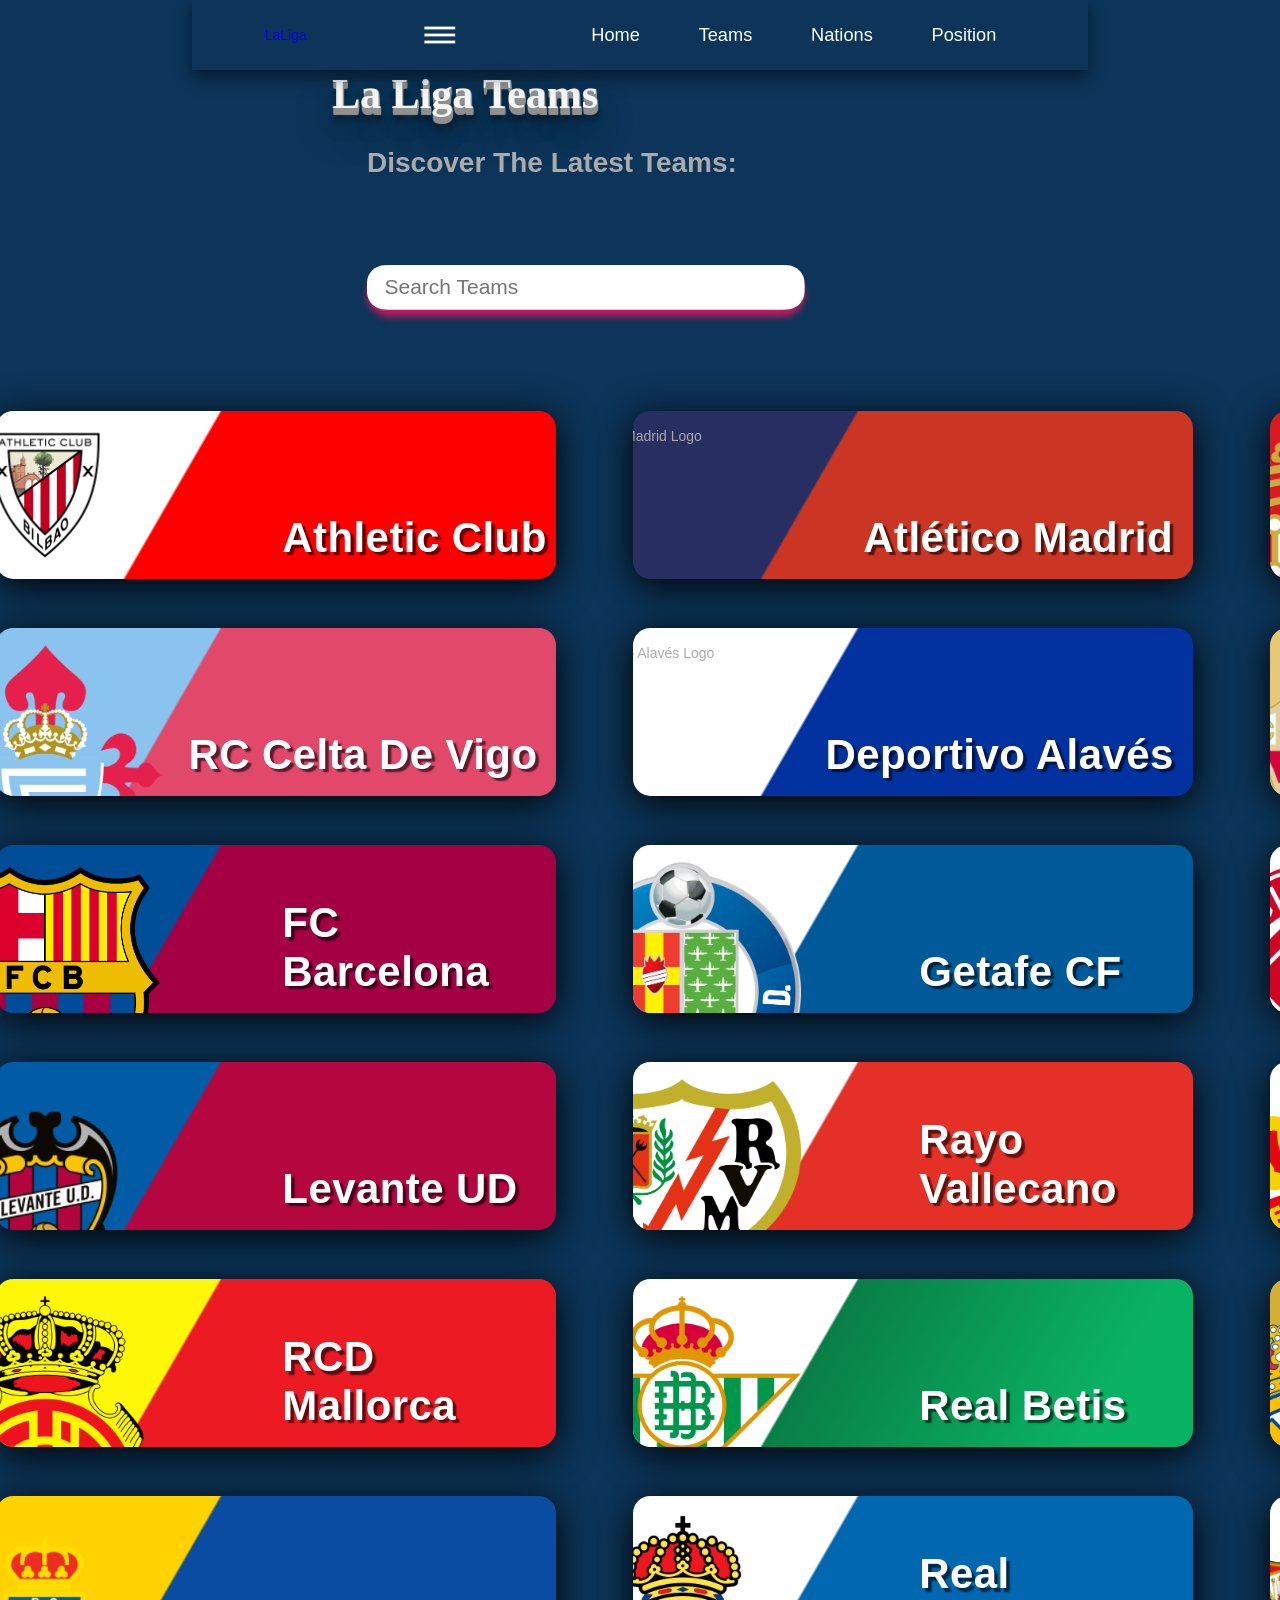
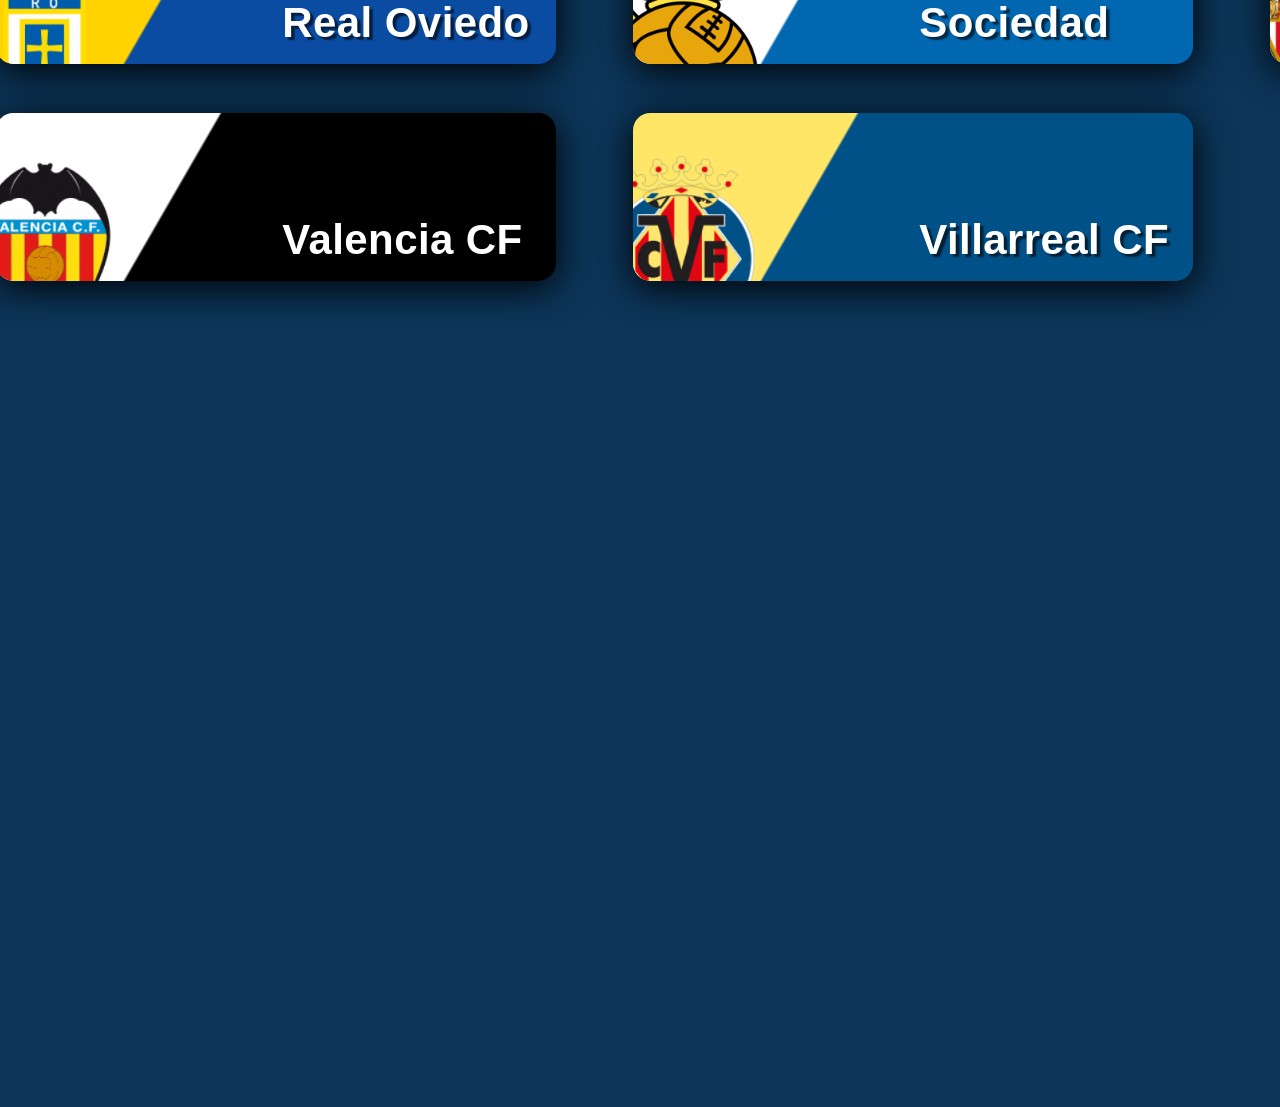
==== teams.html @ cbb528c9 "Initial commit - website and ML predictions" ====
<!DOCTYPE html>
<html lang="en">

<head>
    <meta charset="UTF-8" />
    <meta name="viewport" content="width=device-width, initial-scale=1.0">
    <title>Teams</title>
    <link rel="stylesheet" href="styles.css" />
    <link rel="stylesheet" href="https://cdnjs.cloudflare.com/ajax/libs/font-awesome/6.0.0-beta3/css/all.min.css" />
    <script type="module" src="https://unpkg.com/ionicons@7.1.0/dist/ionicons/ionicons.esm.js"></script>
    <script nomodule src="https://unpkg.com/ionicons@7.1.0/dist/ionicons/ionicons.js"></script>
</head>

<body>
    <nav class="teams-navbar">
        <div class="navbar-container">
            <a href="home.html" class="navbar-logo">LaLiga</a>
            <button class="navbar-toggle">
                <span class="bar"></span>
                <span class="bar"></span>
                <span class="bar"></span>
            </button>
            <ul class="navbar-menu">
                <li><a href="home.html">Home</a></li>
                <li><a href="#">Teams</a></li>
                <li><a href="#">Nations</a></li>
                <li><a href="#">Position</a></li>
            </ul>
        </div>
    </nav>

    <!-- SEARCH FOR TEAMS -->
    <div class="wrapper">
        <section class="teams" id="teams-section">
            <h1>La Liga Teams</h1>
            <p>Discover the latest teams:</p>
            <div class="search-wrapper">
                <div class="search-box">
                    <input type="text" id="search" placeholder="Search Teams">
                </div>
            </div>
        </section>
    </div>

    <!-- TEAMS GRID -->
    <section class="teams" id="teams">
        <div class="box-container">

            <div class="box">
                <div class="card athletic-club">
                    <div class="logo">
                        <img src="teamsLogo/Athletic Club.png" alt="Athletic Club Logo" />
                    </div>
                    <div class="team-name">
                        <h3>Athletic Club</h3>
                    </div>
                </div>
            </div>

            <div class="box">
                <div class="card atletico-madrid">
                    <div class="logo">
                        <img src="teamsLogo/Atlético Madrid.png" alt="Atlético Madrid Logo" />
                    </div>
                    <div class="team-name">
                        <h3>Atlético Madrid</h3>
                    </div>
                </div>
            </div>

            <div class="box">
                <div class="card osasuna">
                    <div class="logo">
                        <img src="teamsLogo/CA Osasuna.png" alt="CA Osasuna Logo" />
                    </div>
                    <div class="team-name">
                        <h3>CA Osasuna</h3>
                    </div>
                </div>
            </div>

            <div class="box">
                <div class="card celta">
                    <div class="logo">
                        <img src="teamsLogo/RC Celta de Vigo.png" alt="RC Celta de Vigo Logo" />
                    </div>
                    <div class="team-name">
                        <h3>RC Celta de Vigo</h3>
                    </div>
                </div>
            </div>

            <div class="box">
                <div class="card deportivo-alaves">
                    <div class="logo">
                        <img src="teamsLogo/Deportivo Alavés.png" alt="Deportivo Alavés Logo" />
                    </div>
                    <div class="team-name">
                        <h3>Deportivo Alavés</h3>
                    </div>
                </div>
            </div>

            <div class="box">
                <div class="card elche">
                    <div class="logo">
                        <img src="teamsLogo/Elche CF.png" alt="Elche CF Logo" />
                    </div>
                    <div class="team-name">
                        <h3>Elche CF</h3>
                    </div>
                </div>
            </div>


            <a href="barcelona-players.html">
                <div class="box">
                    <div class="card barcelona">
                        <div class="logo">
                            <img src="teamsLogo/FC Barcelona.png" alt="Barcelona Logo" />
                        </div>
                        <div class="team-name">
                            <h3>FC Barcelona</h3>
                        </div>
                    </div>
                </div>
            </a>

            <div class="box">
                <div class="card getafe">
                    <div class="logo">
                        <img src="teamsLogo/Getafe CF.png" alt="Getafe CF Logo" />
                    </div>
                    <div class="team-name">
                        <h3>Getafe CF</h3>
                    </div>
                </div>
            </div>

            <div class="box">
                <div class="card girona">
                    <div class="logo">
                        <img src="teamsLogo/Girona FC.png" alt="Girona FC Logo" />
                    </div>
                    <div class="team-name">
                        <h3>Girona FC</h3>
                    </div>
                </div>
            </div>


            <div class="box">
                <div class="card levante">
                    <div class="logo">
                        <img src="teamsLogo/Levante UD.png" alt="Levante UD Logo" />
                    </div>
                    <div class="team-name">
                        <h3>Levante UD</h3>
                    </div>
                </div>
            </div>


            <div class="box">
                <div class="card rayo-vallecano">
                    <div class="logo">
                        <img src="teamsLogo/Rayo Vallecano.png" alt="Rayo Vallecano Logo" />
                    </div>
                    <div class="team-name">
                        <h3>Rayo Vallecano</h3>
                    </div>
                </div>
            </div>

            <div class="box">
                <div class="card rcd-espanyol">
                    <div class="logo">
                        <img src="teamsLogo/RCD Espanyol.png" alt="RCD Espanyol Logo" />
                    </div>
                    <div class="team-name">
                        <h3>RCD Espanyol</h3>
                    </div>
                </div>
            </div>


            <div class="box">
                <div class="card rcd-mallorca">
                    <div class="logo">
                        <img src="teamsLogo/RCD Mallorca.png" alt="RCD Mallorca Logo" />
                    </div>
                    <div class="team-name">
                        <h3>RCD Mallorca</h3>
                    </div>
                </div>
            </div>


            <div class="box">
                <div class="card real-betis">
                    <div class="logo">
                        <img src="teamsLogo/Real Betis.png" alt="Real Betis Logo" />
                    </div>
                    <div class="team-name">
                        <h3>Real Betis</h3>
                    </div>
                </div>
            </div>


            <a href="real-madrid-players.html">
            <div class="box">
                <div class="card real-madrid">
                    <div class="logo">
                        <img src="teamsLogo/Real Madrid.png" alt="Real Madrid Logo" />
                    </div>
                    <div class="team-name">
                        <h3>Real Madrid</h3>
                    </div>
                </div>
            </div>
            </a>


            <div class="box">
                <div class="card real-oviedo">
                    <div class="logo">
                        <img src="teamsLogo/Real Oviedo.png" alt="Real Oviedo Logo" />
                    </div>
                    <div class="team-name">
                        <h3>Real Oviedo</h3>
                    </div>
                </div>
            </div>


            <div class="box">
                <div class="card real-sociedad">
                    <div class="logo">
                        <img src="teamsLogo/Real Sociedad.png" alt="Real Sociedad Logo" />
                    </div>
                    <div class="team-name">
                        <h3>Real Sociedad</h3>
                    </div>
                </div>
            </div>


            <div class="box">
                <div class="card sevilla">
                    <div class="logo">
                        <img src="teamsLogo/Sevilla FC.png" alt="Sevilla FC Logo" />
                    </div>
                    <div class="team-name">
                        <h3>Sevilla FC</h3>
                    </div>
                </div>
            </div>


            <a href="valencia-players.html">
            <div class="box">
                <div class="card valencia">
                    <div class="logo">
                        <img src="teamsLogo/Valencia CF.png" alt="Valencia CF Logo" />
                    </div>
                    <div class="team-name">
                        <h3>Valencia CF</h3>
                    </div>
                </div>
            </div>
            <a>

            <div class="box">
                <div class="card villarreal">
                    <div class="logo">
                        <img src="teamsLogo/Villarreal CF.png" alt="Villarreal CF Logo" />
                    </div>
                    <div class="team-name">
                        <h3>Villarreal CF</h3>
                    </div>
                </div>
            </div>

        </div>
    </section>

    <script src="script.js"></script>
</body>

</html>
---- styles.css ----
* {
    padding: 0px;
    margin: 0px;
    box-sizing: border-box;
    font-family: "Maven Pro", sans-serif;
    outline: none;
    border: none;
    text-decoration: none;
    text-transform: capitalize;
    transition: .2s linear;
}

html {
    font-size: 20px;
    scroll-behavior: smooth;
    scroll-padding-top: 6rem;
    overflow-x: hidden;
}

body {
    /* ZOOM OUT */
    transform: scale(0.7);
    transform-origin: top center;
    background-color: #0C3559;
    color: #aaa;
}

.home-sidebar {
    position: fixed;
    top: 0px;
    left: -40px;
    width: 100px;
    flex-direction: column;
    z-index: 1;
    display: flex;
    justify-content: start;
    height: 1200px;
    padding: 1rem 5%;
    background: #0f1010;
    overflow: hidden;
    transition: all 500ms ease-in-out;
}

.home-sidebar:hover {
    width: 450px;
}

.home-sidebar .wrapper {
    width: 250px;
    height: 100%;
}

.home-sidebar .logo {
    padding: 40px 0px;
    margin-left: -2px;
    margin-bottom: -40px;

}

.home-sidebar .logo span {
    width: 60px;
    text-align: center;
    display: block;
}

.home-sidebar .links {
    padding: 0px 25px;
}

.home-sidebar .links .icon {
    margin: 80px 0px;
    height: 50px;
    color: #888;
    display: flex;
    align-items: center;
    padding: 40px 0px;
    border-radius: 5px;
    transition: all 200ms ease-in-out;
}

.home-sidebar .links .icon ion-icon {
    display: inline-block;
    width: 22px;
    height: 22px;
}

.home-sidebar .links .icon span {
    display: inline-block;
    font-size: 17px;
    margin-left: 20px;
}

.home-sidebar .links .icon:hover {
    background: #1f252d;
    color: #fff;
    cursor: pointer;
}

/* SPACE BETWEEN ICON AND LINK*/
.icon span a {
    padding: 0px 11px;
    color: white;
}

.home {
    display: flex;
    align-items: center;
    justify-content: center;
    gap: 15rem;
}

.home-content {
    display: flex;
    flex-direction: column;
    align-items: baseline;
    text-align: left;
    justify-content: center;
    margin-top: 3rem;
    margin-right: 300px;
}

.home-content h1 {
    margin-left: 380px;
}

.home-content h3 {
    font-size: 2rem;
    font-weight: 700;
    margin-top: 1.5rem;
    line-height: 1;
}

.home-content p {
    font-size: 1rem;
    font-weight: 200;
    line-height: 1.8;
    max-width: 1000px;
}

.btn {
    position: relative;
    background: #fff;
    color: #fff;
    text-decoration: none;
    text-transform: uppercase;
    font-size: 2em;
    letter-spacing: 0.1em;
    font-weight: 400;
    padding: 10px 30px;
    display: inline-flex;
    margin: 3rem 1.5rem 3rem 0;
    transition: 0.5s;
}

.btn:hover {
    background: rgb(2, 232, 232);
    ;
    color: var(--clr);
    letter-spacing: 0.25em;
    box-shadow: 0 0 50px var(--clr);
}

.btn:before {
    content: '';
    position: absolute;
    inset: 2px;
    background: #182848;
}

a span {
    position: relative;
    z-index: 1;
}

a i {
    position: absolute;
    inset: 0;
    display: block;
}

a i::before {
    content: '';
    position: absolute;
    top: 0;
    left: 80%;
    width: 10px;
    height: 4px;
    background: #182848;
    transform: translate(-50%) skewX(325deg);
    transition: 0.5s;
}

a:hover i::before {
    width: 20px;
    left: 20%;
}

a i::after {
    content: '';
    position: absolute;
    bottom: 0;
    left: 20%;
    width: 10px;
    height: 4px;
    background: #182848;
    transform: translate(-50%) skewX(325deg);
    transition: 0.5s;
}

a:hover i::after {
    width: 20px;
    left: 80%;
}

h1 {
    color: white;
    font-size: 3rem;
    margin-left: 200px;
}

.text-animation {
    font-size: 34px;
    font-weight: 600;
    min-width: 280px;
    position: relative;
    overflow: hidden;
}

.text-animation span {
    color: rgb(2, 232, 232);
    display: inline-block;
    position: relative;
}

/* FIX */
.text-animation span::before {
    content: "";
    display: inline-block;
    animation: words 20s infinite;
}

.text-animation span::after {
    content: "";
    background-color: rgb(165, 165, 244);
    position: absolute;
    width: 2px;
    height: 100%;
    border-left: 3px solid rgb(1, 1, 8);
    right: -8px;
    animation: cursor 0.6s infinite, typing 20s steps (14) infinite;
}

@keyframes cursor {
    to {
        border-left: 2px solid rgb(219, 0, 0);
    }
}

@keyframes words {
    0% {
        content: "Deportivo Alavés";
    }

    5% {
        content: "Athletic Club";
    }

    10% {
        content: "Atlético Madrid";
    }

    15% {
        content: "Barcelona";
    }

    20% {
        content: "Celta De Vigo";
    }

    25% {
        content: "RCD Espanyol";
    }

    30% {
        content: "Getafe C.F.";
    }

    35% {
        content: "Girona F.C.";
    }

    40% {
        content: "UD Las Palmas";
    }

    45% {
        content: "CD Leganés";
    }

    50% {
        content: "RCD Mallorca";
    }

    55% {
        content: "CA Osasuna";
    }

    60% {
        content: "Rayo Vallecano";
    }

    65% {
        content: "Real Betis";
    }

    70% {
        content: "Real Madrid";
    }

    75% {
        content: "Real Sociedad";
    }

    80% {
        content: "Real Valladolid";
    }
}

@keyframes typing {
    0% {
        width: 0;
    }

    10% {
        width: calc(100% + 8px);
    }

    20% {
        width: calc(100% + 8px);
    }

    40% {
        width: calc(100% + 8px);
    }

    50% {
        width: 0;
    }

    60% {
        width: 0;
    }

    70% {
        width: 0;
    }

    90% {
        width: calc(100% + 8px);
    }

    100% {
        width: calc(100% + 8px);
    }
}

.layout {
    display: flex;
}

/* TEAMS PAGE */
.teams-navbar {
    display: flex;
    align-items: center;
    justify-content: center;
    height: 5rem;
    width: 100%;
    position: sticky;
    top: 0;
    background: transparent;
    box-shadow: 0 10px 20px rgba(0, 0, 0, 0.5);
    backdrop-filter: blur (10px);
    z-index: 999;
}

.navbar-container {
    display: flex;
    align-items: center;
    justify-content: space-between;
    width: 100%;
    padding: 0 2rem;
    max-width: 90%;
}

.navbar-container .navbar-menu {
    display: flex;
    text-align: center;
    gap: 1.5rem;
    list-style: none;
}

.navbar-container .navbar-menu li a {
    text-decoration: none;
    color: #fff;
    font-size: 1.3rem;
    font-weight: 500;
    padding: 0.2rem 1.25rem;
    border-radius: 1.25rem;
    border: 2px solid transparent;
    transition: all 0.7s ease;
    white-space: nowrap;
}

.navbar-container .navbar-menu li a:hover {
    color: #162530;
    background: rgba(188, 212, 229, 0.8);
    border: 2px solid #fff;
}

.navbar-toggle {
    background: none;
    padding: 10px;
    border: none;
    cursor: pointer;
}

.bar {
    display: block;
    width: 2.2rem;
    height: 0.2rem;
    margin: 0.3rem auto;
    background: #fff;
    transition: all 0.3s ease-in-out;
}

@media (max-width: 55rem) {
    .teams-navbar {
        backdrop-filter: none;
    }

    .navbar-container .navbar-menu {
        flex-direction: column;
        align-items: flex-start;
        gap: 1.7rem !important;
        position: absolute;
        height: 100vh;
        width: 15rem;
        top: 0;
        right: 0;
        padding: 5rem 1.5rem;
        box-shadow: 0 10px 10px rgba(0,0,0,0.5);
        backdrop-filter: blur(10px);
    }

    .navbar-toggle {
        display: block;
        z-index: 999;
    }
}


.teams-header {
    position: fixed;
    top: 0;
    left: -250px;
    height: 2600px;
    padding: 1rem 5%;
    margin-top: -240px;
    z-index: 1;
    overflow-x: hidden;
    background: #0D0D0D;
    display: flex;
    flex-direction: column;
    justify-content: flex-start;
}

.teams-section {
    padding: 5rem 10%;
    text-align: center;
    margin-bottom: 1rem;
    margin-top: 5rem;
}

.teams h1 {
    font-size: 3rem;
    margin-bottom: 2rem;
    font-family: verdana;
    font-weight: 700;
    color: #f5f5f5;
    text-shadow: 1px 1px 1px #919191,
        1px 2px 1px #919191,
        1px 3px 1px #919191,
        1px 4px 1px #919191,
        1px 5px 1px #919191,
        1px 6px 1px #919191,
        1px 7px 1px #919191,
        1px 8px 1px #919191,
        1px 9px 1px #919191,
        1px 10px 1px #919191,

        1px 18px 6px rgba(16, 16, 16, 0.4),
        1px 18px 10px rgba(16, 16, 16, 0.2),
        1px 22px 35px rgba(16, 16, 16, 0.2),
        1px 30px 60px rgba(16, 16, 16, 0.4);
}

.real-madrid-card .team-card-rma {
    display: flex;
    align-items: center;
    width: 18.75rem;
    height: 12.5rem;
    background: linear-gradient(135deg, blue, pink);
}

.teams p {
    font-size: 2rem;
    font-weight: 600;
    margin-bottom: 3rem;
    margin-left: 12.5rem;
    align-items: center;
    justify-content: center;
}


.search-wrapper .search-box {
    position: relative;
    height: 3.13rem;
    width: 31.25rem;
    background: white;
    margin-left: 12.5rem;
    margin-bottom: 6.25rem;
    margin-top: 6.25rem;
    border-radius: 3.13rem;
    box-shadow: 0 10px 10px rgb(198, 25, 97);
}

.search-box input {
    position: absolute;
    height: 100%;
    width: 100%;
    border-radius: 25px;
    background: #fff;
    outline: none;
    border: none;
    padding-left: 1.25rem;
    font-size: 1.5rem;
}

input {
    font-size: 1rem;
}

.hide {
    display: none;
}


/* TEAMS SECTION */
.teams .box-container {
    display: grid;
    grid-template-columns: repeat(3, 1fr);
    gap: 1.5rem;
}

.teams .box-container .box {
    padding: 1rem 2rem;
    transform: translateX(-16rem);
    transition: transform 0.3s ease;
}

.teams .box-container .box:hover {
    transform: translateX(-16rem) scale(1.10);
    z-index: 1;
}


.card {
    width: 40rem;
    height: 12rem;
    border-radius: 1.25rem;
    box-shadow: 0 10px 55px black;
    position: relative;
    overflow: hidden;
    padding: 10px;
    box-sizing: border-box;
}



.logo img {
    width: 17rem;
    height: 15.63rem;;
    position: absolute;
    top: 1.25rem;
    left: -5rem;
}

.team-name {
    position: absolute;
    bottom: 1.25rem;
    left: 1.25rem;
}

.team-name h3 {
    font-size: 3rem;
    font-weight: 700;
    color: white;
    text-shadow: 5px 5px 2px rgba(0,0,0,0.6);
    letter-spacing: 0.03rem;
    margin-left: 384px
}

.logo {
    width: 150px;
}

.logo img {
    max-width: 100%;
    height: auto;
    display: block;
}

.atletico-madrid .team-name h3 {
    font-size: 3rem;
    font-weight: 700;
    color: white;
    text-shadow: 5px 5px 2px rgba(0, 0, 0, 0.6);
    letter-spacing: 0.03rem;
    margin-left: 304px
}

.celta .team-name h3 {
    font-size: 3rem;
    font-weight: 700;
    color: white;
    text-shadow: 5px 5px 2px rgba(0, 0, 0, 0.6);
    letter-spacing: 0.03rem;
    margin-left: 250px
}

.deportivo-alaves .team-name h3 {
    font-size: 3rem;
    font-weight: 700;
    color: white;
    text-shadow: 5px 5px 2px rgba(0, 0, 0, 0.6);
    letter-spacing: 0.03rem;
    margin-left: 250px
}



.athletic-club {
    background: linear-gradient(120deg, #FFFFFF 34.03%, red 34.45%);
}

.atletico-madrid {
    background: linear-gradient(120deg, #272e61 34.03%, #cb3524 34.45%);
}

.osasuna {
    /*background: linear-gradient(135deg,#D91A21, #0A346F);*/
    background: linear-gradient(120deg, #D91A21 34.03%, #0A346F 34.45%);
}

.celta {
    background: linear-gradient(120deg, #8AC3EE 34.03%, #e24869 34.45%);
}

.deportivo-alaves {
    background: linear-gradient(120deg, #FFFFFF 34.03%, #0232A0 34.45%);
}

.elche {
    background: linear-gradient(120deg, #E6C777 34.03%, #1B458F 34.45%);
}

.barcelona {
    /*background: linear-gradient(135deg, #004D98, #A50044);*/
    background: linear-gradient(120deg, #004D98 34.03%, #A50044 34.45%);
}

.getafe {
    background: linear-gradient(120deg, #FFFFFF 34.03%, #005999 34.45%);
}

.girona {
    background: linear-gradient(120deg, #FFFFFF 34.03%, #cd2535 34.45%);
}

.levante {
    background: linear-gradient(120deg, #025ba5 34.03%, #b4063f 34.45%)
}

.rayo-vallecano {
    background: linear-gradient(120deg, #FFFFFF 34.03%, #e53027 34.45%);
}

.rcd-espanyol {
    background: linear-gradient(120deg, #FFFFFF 34.03%, #0281cd 34.45%);
}

.rcd-mallorca {
    background: linear-gradient(120deg, #fef708 34.03%, #ec1a23 34.45%);
}

.real-betis {
    background: linear-gradient(120deg, #ffffff 34.03%, #097f47 34.45%, #0ab363 82.77%)
}

.real-madrid {
    background: linear-gradient(120deg, #d4af37 34.03%, rgba(255, 255, 255, 0) 34.45%, #003399)
}

.real-oviedo {
    background: linear-gradient(120deg, #ffd200 34.03%, #094ca1 34.45%);
}

.real-sociedad {
    background: linear-gradient(120deg, #FFFFFF 34.03%, #0167b0 34.45%);
}

.sevilla {
    background: linear-gradient(120deg, #ffffff 34.03%, rgb(154, 14, 28) 34.45%, #d70f22)
}

.valencia {
    background: linear-gradient(120deg, white 34.03%, black 34.45%);
    
}

.villarreal {
    background: linear-gradient(120deg, #ffe667 34.03%, #005187 34.45%)
}

.box:hover {
    transform: scale(1.2,1.2);
}



/* Real Madrid Page */
.Real-Madrid-Header {
    background-color: white;
    display: flex;
    align-items: center;
    gap: 30px;
    padding: 30px 60px;
    width: 100%;
}


.Real-Madrid-Header body {
    margin-left: 450px;
    margin-top: 100px;
}

.Real-Madrid-Header h1 {
    position: relative;
    font-family: Bebas Neue;
    font-size: 70px;
    color: black;
}

.Real-Madrid-Page .front {
    background: url(RMA_images/RM_background.png);
    background-size: cover;
    background-position: bottom;
    background-repeat: no-repeat;
}

/* Player grid layout for the cards */
.player-position {
    display: grid;
    grid-template-columns: repeat(4, 1fr);
    gap: 20px;
    margin-bottom: 40px;
}

.back .player-back-image {
    height: 100%;
    width: 100%;
    margin-top: -50px;
    z-index: 0;
}

.back::before {
    content: '';
    position: absolute;
    top: 0;
    left: 0;
    width: 100%;
    height: 100%;
    background-color: rgba(0, 0, 0, 0.7);
    z-index: 1;
}

.back .player-stats-placement {
    position: relative;
    font-size: 35px;
    color: white;
    margin-top: 50px;
    z-index: 2; /* Puts stats text on top of the overlay */
}

.back .player-name {
    position: relative;
    font-family: 'Oswald', sans-serif;
    color: white;
    margin-top: -40px;
    z-index: 2;

}

.clean-sheets, .penalties-saved,
.goals, .assists, .matches-played,
.minutes-played {
    font-size: 30px;
    margin-bottom: 60px;
}

.minutes-played {
    font-size: 30px;
}

.player-card {
    width: 400px;
    height: 450px;
    position: relative;
    perspective: 1000px;
    margin-bottom: 50px;
}

.front {
    position: relative;
    overflow: hidden;
}

.front::after {
    content: '';
    position: absolute;
    bottom: 0;
    left: 0;
    width: 100%;
    height: 40%;
    background: linear-gradient(to top, rgba(0,0,0,0.7), transparent);
    pointer-events: none;
    z-index: 1;
    pointer-events: none;
}


.player-card img {
    position: relative;
    width: 100%;
    height: 400px;
    object-fit: contain;
    transform: translateY(50px);
}

.card-inner {
    position: relative;
    width: 100%;
    height: 100%;
    position: relative;
    transition: transform 0.8s ease-in-out;
    transform-style: preserve-3d;
}

.front,
.back {
    width: 100%;
    height: 100%;
    position: absolute;
    backface-visibility: hidden;
}

.front {
    background-size: cover;
    background-position: bottom;
    background-repeat: no-repeat;
    display: flex;
    flex-direction: column;
    justify-content: flex-end;
    z-index: 2;
}

/* Player Name */
.front h2 {
    font-family: "Noto Sans JP", sans-serif;
    font-optical-sizing: auto;
    font-weight: 800;
    font-style: normal;
    font-size: 40px;
    text-transform: uppercase;
    position: absolute;
    top: 350px;
    left: 20px;
    white-space: nowrap;
    color: white;
    padding: 5px 10px;
    z-index: 2;
}

.back {
    background: #fff;
    color: #333;
    padding: 20px 40px;
    transform: rotateY(180deg);
    backface-visibility: hidden; /* hides front content */
    position: absolute;
}

.player-card:hover .card-inner {
    transform: rotateY(-180deg);
    box-shadow: 0 10px 20px rgba(0,0,0, 0.2);
}

/* Styling for player details*/
.front .player-number {
    position: absolute;
    top: 10px;
    right: 50%;
    font-family: "Tenor Sans", sans-serif;
    font-weight: 700;
    padding: 4px 8px;
    border-radius: 8px;
    font-style: normal;
    font-size: 105px;
    color: #4a0404;
}

.front::before {
    content: '';
    position: absolute;
    top: 0;
    left: 0;
    right: 0;
    bottom: 0;
    z-index: 1;
    pointer-events: none;
}

.front .nation-flag {
    width: 65px;
    height: 65px;
    right: 30px;
    position: absolute;
    margin-bottom: 100%;
}

.position-section {
    display: flex;
    flex-direction: column;
    justify-content: flex-start;
    gap: 70px;
    width: 100%;
    padding: 30px 20px;
    margin-right: 100px;
}

.position-header {
    grid-column: 1 / -1;
    text-align: center;
    margin-bottom: 20px;
    font-family: "Allan", serif;
    font-weight: 700;
    font-style: normal;
    font-size: 100px;
    text-transform: uppercase;
    color: white;
    padding-top: 100px;
}

.back img {
    width: 330px;
    height: 410px;
    object-fit: cover;
    position: absolute;
    top: 0;
    right: 0;
}

/* Barcelona Page */
.Barcelona-Header {
    background-color: white;
    display: flex;
    align-items: center;
    gap: 30px;
    padding: 30px 60px;
    width: 100%;
}


.Barcelona-Header body {
    margin-left: 450px;
    margin-top: 100px;
}

.Barcelona-Header h1 {
    position: relative;
    font-family: Bebas Neue;
    font-size: 70px;
    color: black;
}

.Barcelona-Page .front {
    background: url(RMA_images/RM_background.png);
    background-size: cover;
    background-position: bottom;
    background-repeat: no-repeat;
}

.Barcelona .team-logo {
    position: relative;
    margin-left: auto;
    margin-right: 0;
}

.Barcelona-Page h1 {
    position: relative;
    bottom: 120px;
    font-family: Bebas Neue;
    font-size: 100px;
}

.Barcelona-Page .front {
    background: url(Barca_images/Barca_background.png);
    background-size: cover;
    background-position: bottom;
    background-repeat: no-repeat;
}

.Barcelona-Page .player-position {
    display: grid;
    grid-template-columns: repeat(4, 1fr);
    gap: 20px;
    margin-bottom: 40px;
}

.search-player input[type="text"]:focus {
    border-color: black;
}

.search-player button {
    padding: 10px 20px;
    font-size: 16px;
    background-color: #007bff;
    color: white;
    border: none;
    border-radius: 5px;
    cursor: pointer;
    transition: background-color 0.3s;
    margin-left: 10px;
}

.search-player button:hover {
    background-color: #0056b3;
}

/* Display Results Section */
#display-results {
    margin-top: 20px;
    font-size: 18px;
    color: #333;
}


/* Valencia Page */
.Valencia-Header {
    background-color: white;
    display: flex;
    align-items: center;
    gap: 30px;
    padding: 30px 60px;
    width: 100%;
}


.Valencia-Header body {
    margin-left: 450px;
    margin-top: 100px;
}

.Valencia-Header h1 {
    position: relative;
    font-family: Bebas Neue;
    font-size: 70px;
    color: black;
}

.Valencia-Page .front {
    background: url(RMA_images/RM_background.png);
    background-size: cover;
    background-position: bottom;
    background-repeat: no-repeat;
}

.Valencia .team-logo {
    position: relative;
    margin-left: auto;
    margin-right: 0;
}

.Valencia-Page h1 {
    position: relative;
    bottom: 120px;
    font-family: Bebas Neue;
    font-size: 100px;
}

.Valencia-Page .front {
    background: url(Barca_images/Barca_background.png);
    background-size: cover;
    background-position: bottom;
    background-repeat: no-repeat;
}

.Valencia-Page .player-position {
    display: grid;
    grid-template-columns: repeat(4, 1fr);
    gap: 20px;
    margin-bottom: 40px;
}
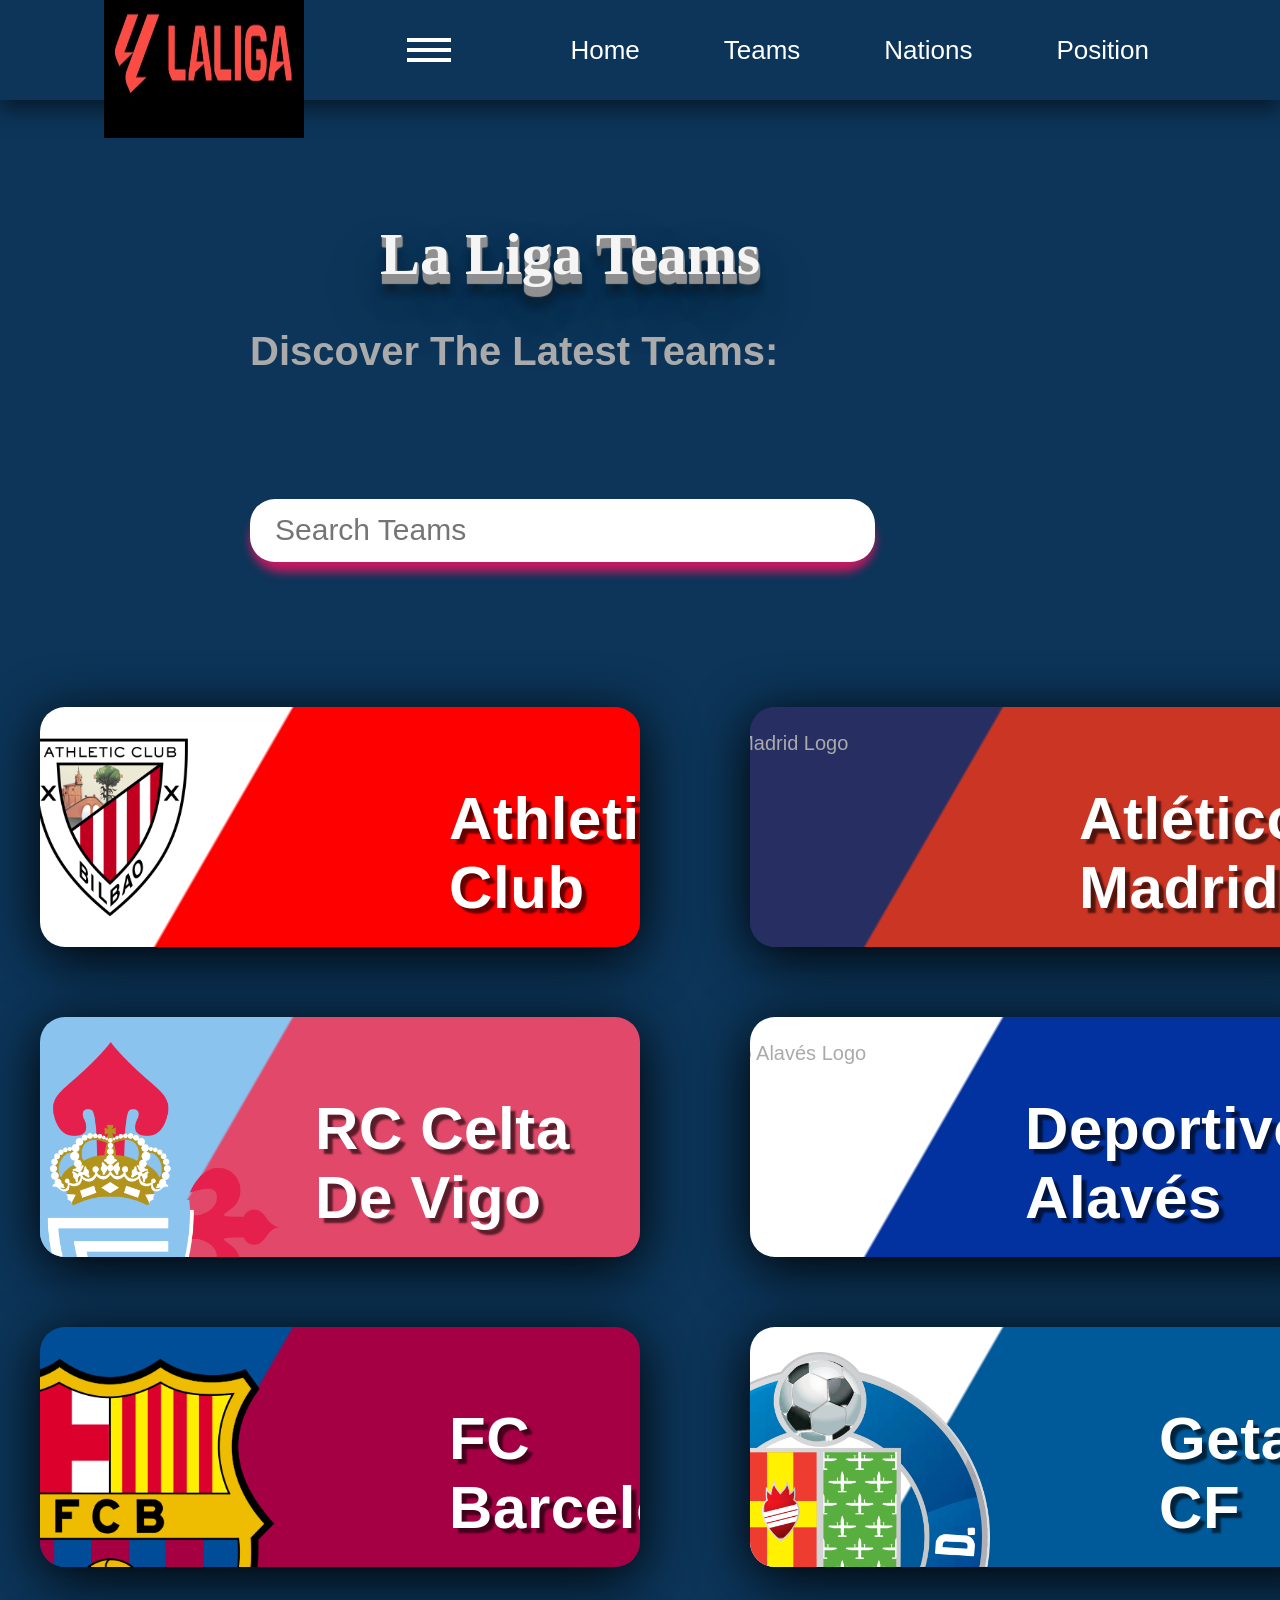
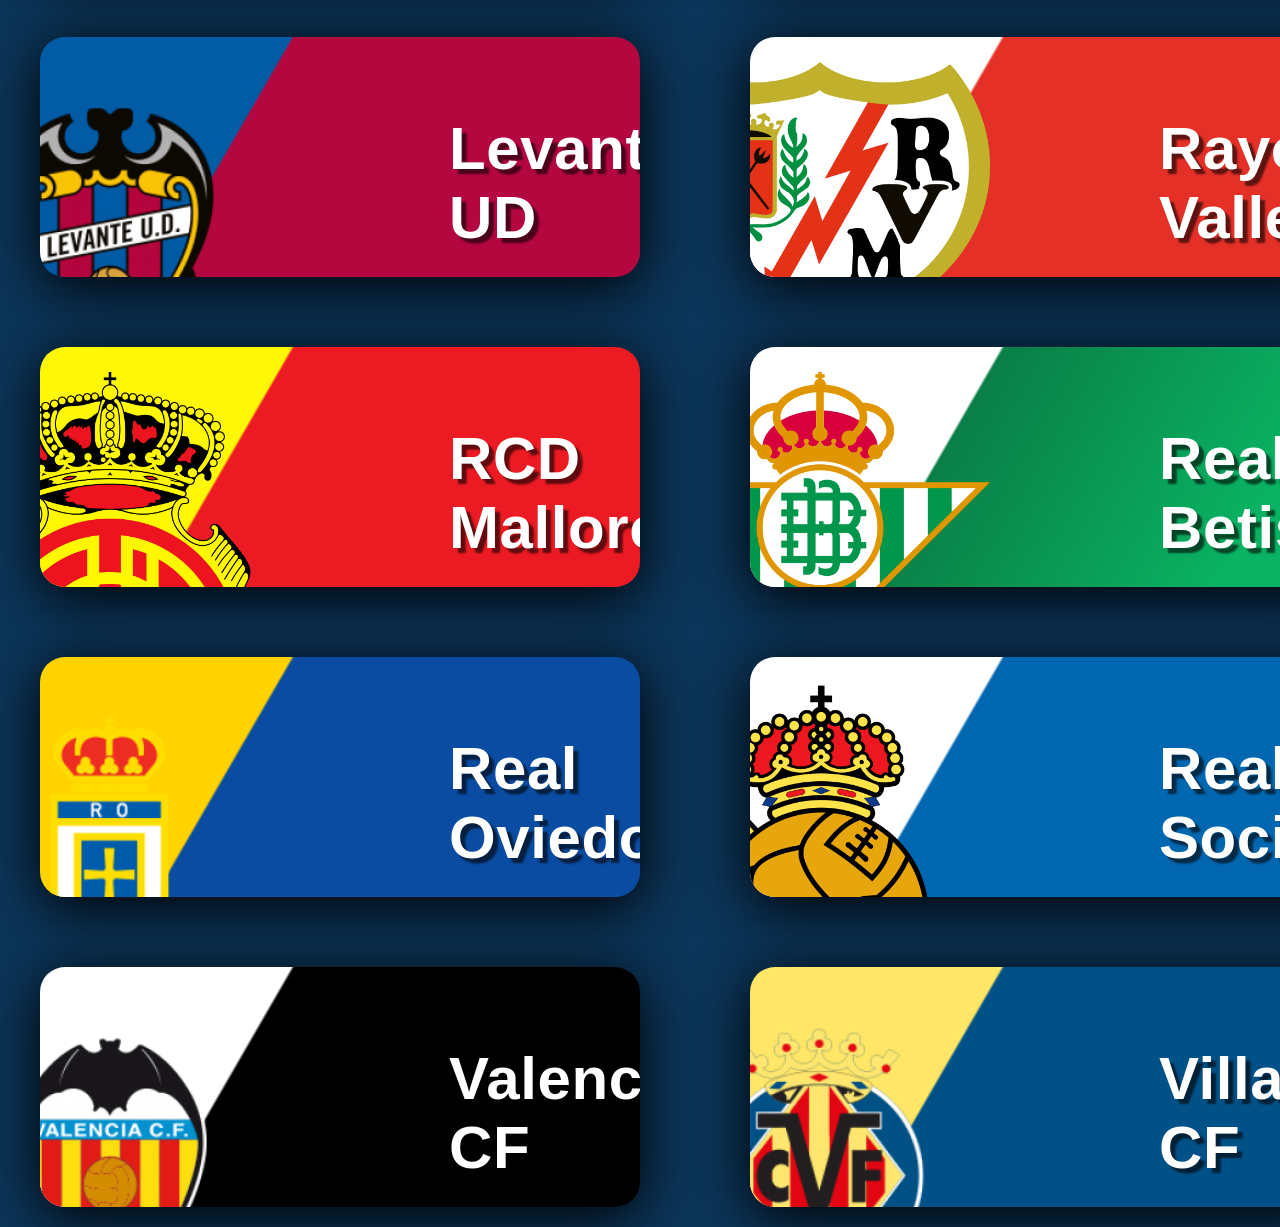
==== commit 1fea260e: "Finalized home page" ====
--- a/teams.html
+++ b/teams.html
@@ -12,9 +12,12 @@
 </head>
 
 <body>
-    <nav class="teams-navbar">
+    <div class="teams-page">
+      <nav class="teams-navbar">
         <div class="navbar-container">
-            <a href="home.html" class="navbar-logo">LaLiga</a>
+            <a href="home.html" class="navbar-logo">
+                <img src="logo.png" alt="La Liga Logo"/>
+            </a>
             <button class="navbar-toggle">
                 <span class="bar"></span>
                 <span class="bar"></span>
@@ -281,9 +284,9 @@
                     </div>
                 </div>
             </div>
-
         </div>
     </section>
+</div>
 
     <script src="script.js"></script>
 </body>
--- a/styles.css
+++ b/styles.css
@@ -1,3 +1,4 @@
+/* ---------- LAYOUT & BODY ---------- */
 * {
     padding: 0px;
     margin: 0px;
@@ -18,90 +19,216 @@
 }
 
 body {
-    /* ZOOM OUT */
-    transform: scale(0.7);
     transform-origin: top center;
     background-color: #0C3559;
     color: #aaa;
 }
 
-.home-sidebar {
+/* Responsive adjustments for smaller screens */
+@media (max-width: 768px) {
+    .layout {
+        flex-direction: column;
+    }
+    .home-sidebar {
+        position: relative;
+        width: 100%;
+        height: auto;
+        flex-direction: row;
+        justify-content: space-around;
+    }
+    .home-content {
+        margin-right: 0;
+        padding: 2rem;
+        text-align: center;
+    }
+}
+
+/* ---------- SIDEBAR ---------- */
+.sidebar {
+    width: 260px;
+    height: 100vh;
+    background: black;
     position: fixed;
-    top: 0px;
-    left: -40px;
-    width: 100px;
+    top: 0;
+    left: 0;
+    transition: all 0.4s ease;
+}
+
+.sidebar.collapsed {
+    width: 85px;
+}
+
+.header-logo img {
+    width: 170px;
+    display: block;
+    object-fit: contain;
+    transition: all 0.4s ease;
+}
+
+/* When sidebar is collapsed, changes to icon-only image */
+.sidebar.collapsed .header-logo img {
+    content: url(logo-icon.png);
+    width: 60px;
+}
+
+.sidebar-nav .nav-item .nav-link {
+    color: white;
+    text-decoration: none;
+}
+
+.sidebar .sidebar-header {
+    display: flex;
+    position: relative;
+    align-items: center;
+    padding: 25px 20px;
+    justify-content: space-between;
+}
+
+/* Toggle Button */
+.sidebar-header .sidebar-toggle {
+    position: absolute;
+    right: 20px;
+    height: 35px;
+    width: 35px;
+    border: none;
+    cursor: pointer;
+    display: flex;
+    align-items: center;
+    border-radius: 8px;
+    background: white;
+    transition: 0.4s ease;
+}
+
+.sidebar-header .sidebar-toggle:hover {
+    background: rgba(255, 75, 68);
+}
+
+/* Move toggle to below the logo */
+.sidebar.collapsed .sidebar-toggle {
+    transform: translate(-4px, 65px);
+}
+
+.sidebar-header .sidebar-toggle span {
+    font-size: 1.75rem;
+    transition: 0.4s ease;
+}
+
+.sidebar.collapsed  .sidebar-toggle span {
+    transform: rotate(180deg);
+}
+
+.sidebar-nav .nav-list {
+    list-style: none;
+    display: flex;
+    gap: 4px;
+    padding: 0 15px;
     flex-direction: column;
-    z-index: 1;
-    display: flex;
-    justify-content: start;
-    height: 1200px;
-    padding: 1rem 5%;
-    background: #0f1010;
-    overflow: hidden;
-    transition: all 500ms ease-in-out;
-}
-
-.home-sidebar:hover {
-    width: 450px;
-}
-
-.home-sidebar .wrapper {
-    width: 250px;
-    height: 100%;
-}
-
-.home-sidebar .logo {
-    padding: 40px 0px;
-    margin-left: -2px;
-    margin-bottom: -40px;
-
-}
-
-.home-sidebar .logo span {
-    width: 60px;
-    text-align: center;
+    transform: translateY(15px);
+    transition: 0.4s ease;
+}
+
+.sidebar-nav .primary-nav {
+    overflow-y: auto;
+}
+
+.sidebar.collapsed .sidebar-nav .primary-nav {
+    overflow-y: unset; /* Displays list of teams when sidebar is collapsed */
+    transform: translateY(65px);
+}
+
+.sidebar-nav .nav-item .nav-link {
+    color: white;
+    display: flex;
+    gap: 12px;
+    white-space: nowrap;
+    padding: 11px 15px;
+    align-items: center;
+    text-decoration: none;
+    border-radius: 8px;
+    border: 1px solid rgb(255, 255, 255);
+    transition: 0.4s ease;
+}
+
+.sidebar-nav .nav-item:hover > .nav-link:not(.dropdown-title) {
+    color: black;
+    background: white;
+}
+
+.sidebar-nav .nav-link :where(.nav-label, .dropdown-icon) {
+    transition: opacity 0.3s ease;
+}
+
+.sidebar.collapsed .nav-link :where(.nav-label, .dropdown-icon) {
+    opacity: 0;
+    pointer-events: none;
+}
+
+/* Dropdown Styling */
+.sidebar-nav .nav-item {
+    position: relative;
+}
+
+.sidebar-nav .dropdown-container .dropdown-icon {
+    margin: 0 -4px 0 auto;
+    transition: transform 0.4s ease, opaicty 0.3s 0.2s ease;
+}
+
+.sidebar.collapsed .dropdown-container .dropdown-icon {
+    transition: opacity 0.3s 0s ease;
+}
+
+.sidebar-nav .dropdown-menu {
+    height: 0;
+    overflow-y: hidden;
+    list-style: none;
+    padding-left: 15px;
+    transition: height 0.4s ease;
+}
+
+.sidebar-nav .dropdown-container.open .dropdown-icon {
+    transform: rotate(180deg);
+}
+
+.sidebar.collapsed .dropdown-menu {
+    position: absolute;
+    left: 100%;
+    top: -10px;
+    opacity: 0;
+    height: auto !important;
+    overflow-y: unset;
+    pointer-events: none;
+    background: black;
+    padding: 7px 10px 7px 24px;
+    border-radius: 0 10px 10px 0;
+    transition: 0s;
+}
+
+.sidebar.collapsed .nav-item:hover .dropdown-menu {
+    opacity: 1;
+    pointer-events: auto;
+    transform: translateY(10px);
+    transition: 0.4s ease;
+}
+
+.dropdown-menu .nav-item .nav-link {
+    padding: 9px 15px;
+}
+
+.sidebar.collapsed .dropdown-menu .nav-link {
+    padding: 7px 15px;
+}
+
+.dropdown-menu .nav-item .dropdown-title {
+    display: none;
+    font-weight: 500;
+}
+
+.sidebar.collapsed .dropdown-menu .nav-item .dropdown-title {
     display: block;
 }
 
-.home-sidebar .links {
-    padding: 0px 25px;
-}
-
-.home-sidebar .links .icon {
-    margin: 80px 0px;
-    height: 50px;
-    color: #888;
-    display: flex;
-    align-items: center;
-    padding: 40px 0px;
-    border-radius: 5px;
-    transition: all 200ms ease-in-out;
-}
-
-.home-sidebar .links .icon ion-icon {
-    display: inline-block;
-    width: 22px;
-    height: 22px;
-}
-
-.home-sidebar .links .icon span {
-    display: inline-block;
-    font-size: 17px;
-    margin-left: 20px;
-}
-
-.home-sidebar .links .icon:hover {
-    background: #1f252d;
-    color: #fff;
-    cursor: pointer;
-}
-
-/* SPACE BETWEEN ICON AND LINK*/
-.icon span a {
-    padding: 0px 11px;
-    color: white;
-}
-
+
+/* ---------- HOME CONTENT ---------- */
 .home {
     display: flex;
     align-items: center;
@@ -115,109 +242,68 @@
     align-items: baseline;
     text-align: left;
     justify-content: center;
-    margin-top: 3rem;
-    margin-right: 300px;
-}
-
-.home-content h1 {
-    margin-left: 380px;
-}
-
-.home-content h3 {
+    margin: 3rem 300px 0 0;
+}
+
+/* Title */
+h1 {
+    color: white;
+    font-size: 3.5rem;
+    margin: 120px 0 120px 380px;
+}
+
+/* Text for "Meet The Teams" */
+.home-content h2 {
+    margin-top: 50px;
     font-size: 2rem;
-    font-weight: 700;
-    margin-top: 1.5rem;
-    line-height: 1;
-}
-
+}
+
+/* Website Description */
 .home-content p {
+    margin-top: 50px;
     font-size: 1rem;
     font-weight: 200;
     line-height: 1.8;
     max-width: 1000px;
 }
 
+/* ---------- BUTTONS ---------- */
+/* Buttons linked to Teams Page and Winner Prediction Page */
 .btn {
-    position: relative;
-    background: #fff;
-    color: #fff;
-    text-decoration: none;
-    text-transform: uppercase;
-    font-size: 2em;
-    letter-spacing: 0.1em;
-    font-weight: 400;
-    padding: 10px 30px;
-    display: inline-flex;
-    margin: 3rem 1.5rem 3rem 0;
-    transition: 0.5s;
+    background: rgba(255, 255, 255, 0.1);
+    color: white;
+    padding: 12px 30px;
+    border-radius: 10px;
+    border: 1px solid rgba(255, 255, 255, 0.3);
+    backdrop-filter: blur(10px);
+    font-weight: 600;
+    transition: all 0.3s ease;
+    position: relative;
+    top: 80px;
+    margin-right: 35px;
 }
 
 .btn:hover {
-    background: rgb(2, 232, 232);
-    ;
-    color: var(--clr);
-    letter-spacing: 0.25em;
-    box-shadow: 0 0 50px var(--clr);
-}
-
-.btn:before {
-    content: '';
-    position: absolute;
-    inset: 2px;
-    background: #182848;
-}
-
-a span {
-    position: relative;
-    z-index: 1;
-}
-
-a i {
-    position: absolute;
-    inset: 0;
-    display: block;
-}
-
-a i::before {
-    content: '';
-    position: absolute;
-    top: 0;
-    left: 80%;
-    width: 10px;
-    height: 4px;
-    background: #182848;
-    transform: translate(-50%) skewX(325deg);
-    transition: 0.5s;
-}
-
-a:hover i::before {
-    width: 20px;
-    left: 20%;
-}
-
-a i::after {
-    content: '';
-    position: absolute;
+    background: rgba(255, 255, 255, 0.2);
+    transform: scale(1.05);
+}
+
+/* ---------- FOOTER ---------- */
+/* Project Credit on bottom of home page */
+footer {
+    text-align: center;
+    padding: 10px;
+    font-size: 14px;
+    color: #ccc;
+    position: fixed;
     bottom: 0;
-    left: 20%;
-    width: 10px;
-    height: 4px;
-    background: #182848;
-    transform: translate(-50%) skewX(325deg);
-    transition: 0.5s;
-}
-
-a:hover i::after {
-    width: 20px;
-    left: 80%;
-}
-
-h1 {
-    color: white;
-    font-size: 3rem;
-    margin-left: 200px;
-}
-
+    left: 0;
+    width: 100%;
+    z-index: 100;
+}
+
+/* ---------- TEXT ANIMATIONS ---------- */
+/* Display La Liga Teams for 25-26 Season */
 .text-animation {
     font-size: 34px;
     font-weight: 600;
@@ -232,7 +318,6 @@
     position: relative;
 }
 
-/* FIX */
 .text-animation span::before {
     content: "";
     display: inline-block;
@@ -241,72 +326,66 @@
 
 .text-animation span::after {
     content: "";
-    background-color: rgb(165, 165, 244);
     position: absolute;
     width: 2px;
     height: 100%;
-    border-left: 3px solid rgb(1, 1, 8);
     right: -8px;
     animation: cursor 0.6s infinite, typing 20s steps (14) infinite;
 }
 
-@keyframes cursor {
-    to {
-        border-left: 2px solid rgb(219, 0, 0);
-    }
-}
-
+/* ---------- KEYFRAMES ---------- */
+/* Cycles through La Liga team names for text animation */
 @keyframes words {
     0% {
+        content: "Athletic Club";
+    }
+
+    5% {
+        content: "Atlético Madrid";
+    }
+
+    10% {
+        content: "CA Osasuna";
+    }
+
+    15% {
+        content: "Celta De Vigo";
+    }
+
+    20% {
         content: "Deportivo Alavés";
     }
 
-    5% {
-        content: "Athletic Club";
-    }
-
-    10% {
-        content: "Atlético Madrid";
-    }
-
-    15% {
-        content: "Barcelona";
-    }
-
-    20% {
-        content: "Celta De Vigo";
-    }
-
     25% {
+        content: "Elche CF";
+    }
+
+    30% {
+        content: "FC Barcelona";
+    }
+
+    35% {
+        content: "Getafe CF";
+    }
+
+    40% {
+        content: "Girona FC";
+    }
+
+    45% {
+        content: "Levante UD";
+    }
+
+    50% {
+        content: "Rayo Vallecano";
+    }
+
+    55% {
         content: "RCD Espanyol";
     }
 
-    30% {
-        content: "Getafe C.F.";
-    }
-
-    35% {
-        content: "Girona F.C.";
-    }
-
-    40% {
-        content: "UD Las Palmas";
-    }
-
-    45% {
-        content: "CD Leganés";
-    }
-
-    50% {
+    60% {
         content: "RCD Mallorca";
-    }
-
-    55% {
-        content: "CA Osasuna";
-    }
-
-    60% {
-        content: "Rayo Vallecano";
     }
 
     65% {
@@ -318,49 +397,27 @@
     }
 
     75% {
+        content: "Real Oviedo";
+    }
+
+    80% {
         content: "Real Sociedad";
     }
-
-    80% {
-        content: "Real Valladolid";
-    }
-}
-
-@keyframes typing {
-    0% {
-        width: 0;
-    }
-
-    10% {
-        width: calc(100% + 8px);
-    }
-
-    20% {
-        width: calc(100% + 8px);
-    }
-
-    40% {
-        width: calc(100% + 8px);
-    }
-
-    50% {
-        width: 0;
-    }
-
-    60% {
-        width: 0;
-    }
-
-    70% {
-        width: 0;
+    
+    85% {
+        content: "Sevilla FC";
     }
 
     90% {
-        width: calc(100% + 8px);
+        content: "Valencia CF";
+    }
+
+    95% {
+        content: "Villarreal CF";
     }
 
     100% {
-        width: calc(100% + 8px);
+        content: "Athletic Club"; /* loops back smoothly */
     }
 }
 
@@ -368,7 +425,19 @@
     display: flex;
 }
 
-/* TEAMS PAGE */
+
+
+
+
+
+/* ---------- TEAMS PAGE ---------- */
+
+/*
+.teams-page {
+    zoom: 0.40;
+}
+*/
+
 .teams-navbar {
     display: flex;
     align-items: center;
@@ -381,6 +450,12 @@
     box-shadow: 0 10px 20px rgba(0, 0, 0, 0.5);
     backdrop-filter: blur (10px);
     z-index: 999;
+}
+
+.navbar-logo img {
+    height: 180px;
+    width: 200px;
+    margin-right: 10px;
 }
 
 .navbar-container {
@@ -458,7 +533,6 @@
     }
 }
 
-
 .teams-header {
     position: fixed;
     top: 0;
@@ -477,8 +551,7 @@
 .teams-section {
     padding: 5rem 10%;
     text-align: center;
-    margin-bottom: 1rem;
-    margin-top: 5rem;
+    margin: 5rem 0 1rem 0;
 }
 
 .teams h1 {
@@ -527,9 +600,7 @@
     height: 3.13rem;
     width: 31.25rem;
     background: white;
-    margin-left: 12.5rem;
-    margin-bottom: 6.25rem;
-    margin-top: 6.25rem;
+    margin: 6.25rem 0 6.25rem 12.5rem;
     border-radius: 3.13rem;
     box-shadow: 0 10px 10px rgb(198, 25, 97);
 }
@@ -564,18 +635,17 @@
 
 .teams .box-container .box {
     padding: 1rem 2rem;
-    transform: translateX(-16rem);
+    transform: translateX(0);
     transition: transform 0.3s ease;
 }
 
 .teams .box-container .box:hover {
-    transform: translateX(-16rem) scale(1.10);
+    transform: translateX(-2rem) scale(1.05);
     z-index: 1;
 }
 
-
 .card {
-    width: 40rem;
+    width: 30rem;
     height: 12rem;
     border-radius: 1.25rem;
     box-shadow: 0 10px 55px black;
@@ -584,8 +654,6 @@
     padding: 10px;
     box-sizing: border-box;
 }
-
-
 
 .logo img {
     width: 17rem;
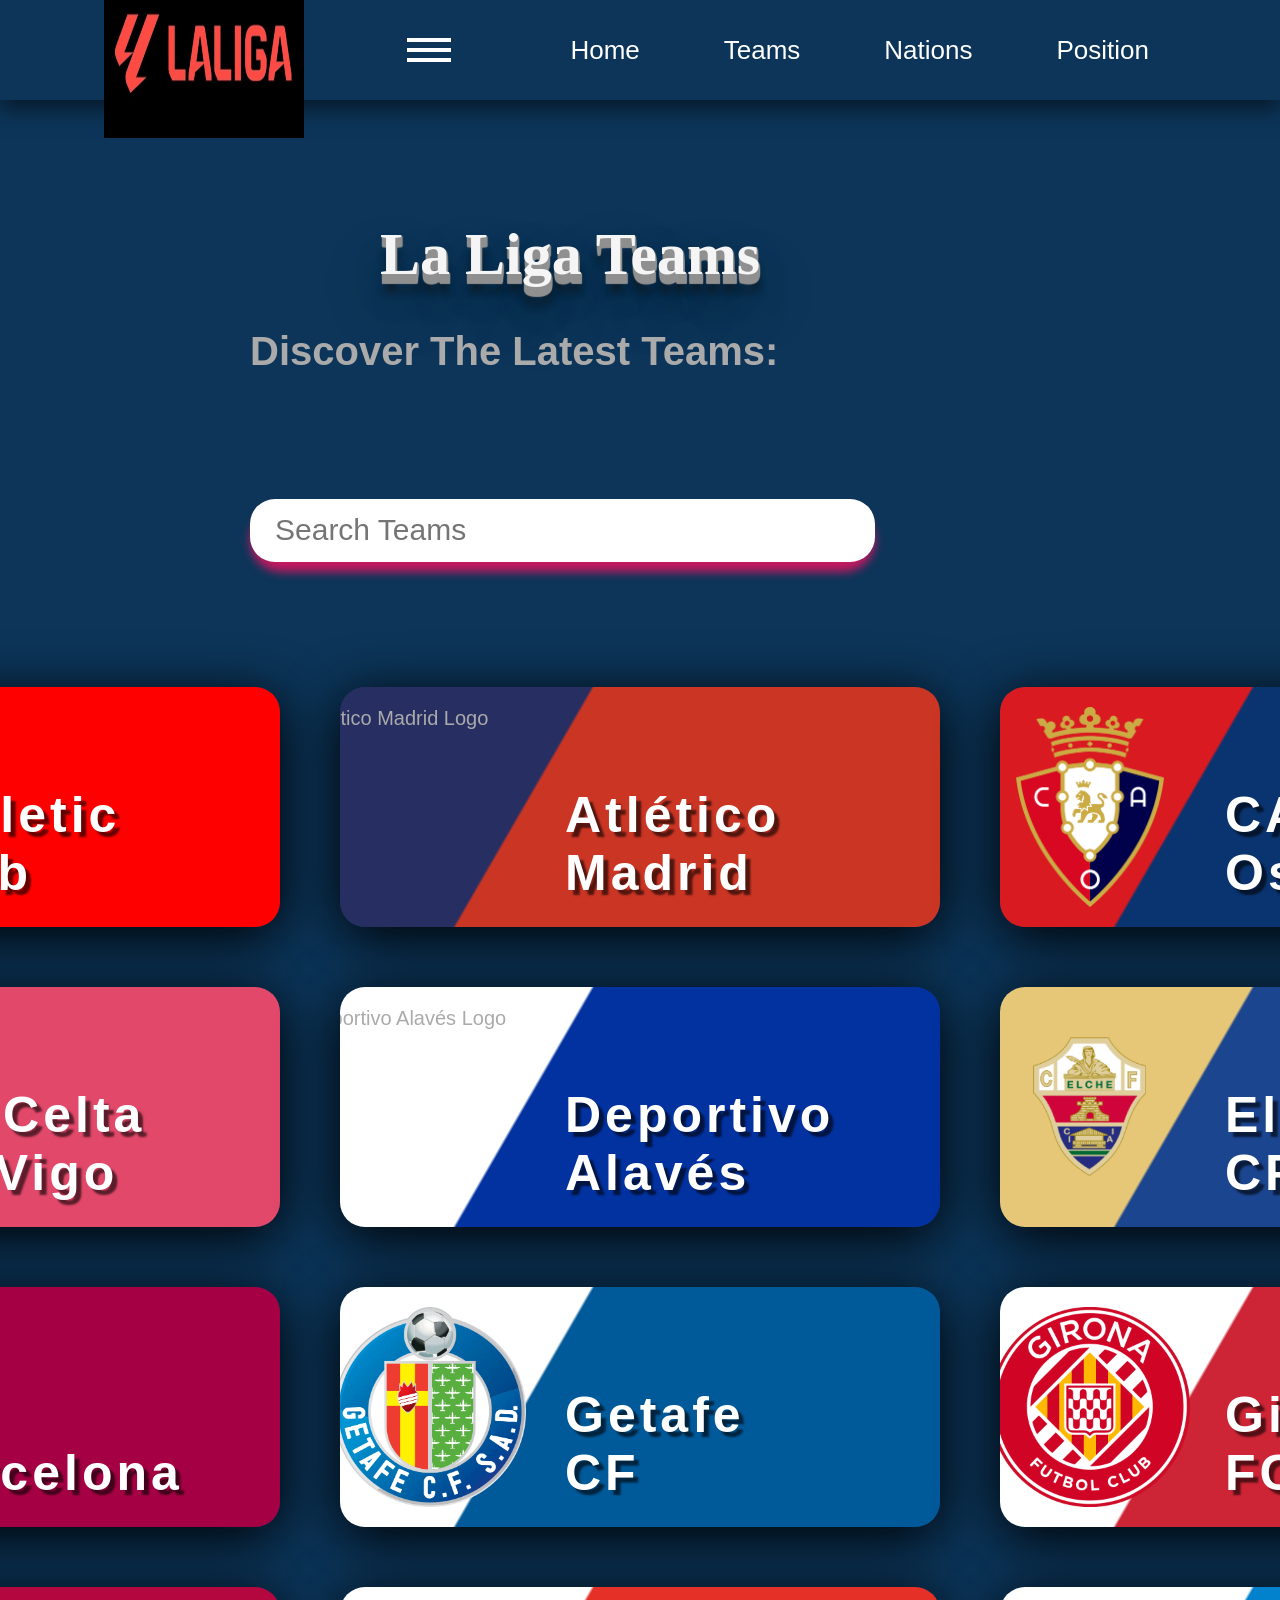
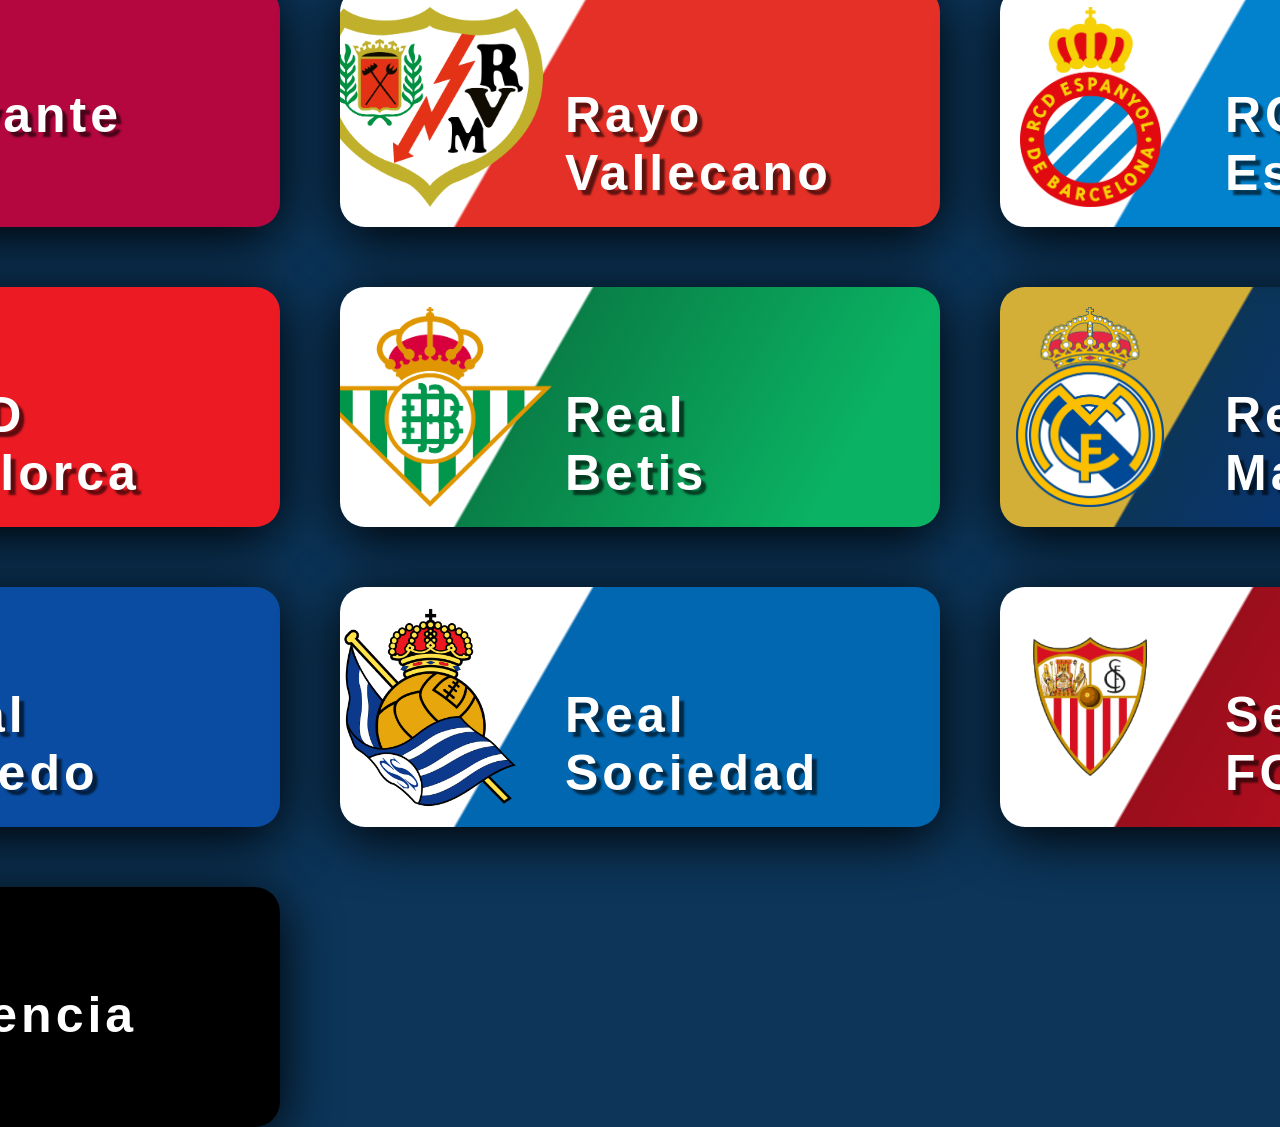
==== commit ec821568: "Fixed team contents and centered boxes" ====
--- a/teams.html
+++ b/teams.html
@@ -55,7 +55,7 @@
                         <img src="teamsLogo/Athletic Club.png" alt="Athletic Club Logo" />
                     </div>
                     <div class="team-name">
-                        <h3>Athletic Club</h3>
+                        <h3>Athletic<br>Club</h3>
                     </div>
                 </div>
             </div>
@@ -66,7 +66,7 @@
                         <img src="teamsLogo/Atlético Madrid.png" alt="Atlético Madrid Logo" />
                     </div>
                     <div class="team-name">
-                        <h3>Atlético Madrid</h3>
+                        <h3>Atlético<br>Madrid</h3>
                     </div>
                 </div>
             </div>
@@ -77,7 +77,7 @@
                         <img src="teamsLogo/CA Osasuna.png" alt="CA Osasuna Logo" />
                     </div>
                     <div class="team-name">
-                        <h3>CA Osasuna</h3>
+                        <h3>CA<br>Osasuna</h3>
                     </div>
                 </div>
             </div>
@@ -88,7 +88,7 @@
                         <img src="teamsLogo/RC Celta de Vigo.png" alt="RC Celta de Vigo Logo" />
                     </div>
                     <div class="team-name">
-                        <h3>RC Celta de Vigo</h3>
+                        <h3>RC Celta<br>de Vigo</h3>
                     </div>
                 </div>
             </div>
@@ -99,7 +99,7 @@
                         <img src="teamsLogo/Deportivo Alavés.png" alt="Deportivo Alavés Logo" />
                     </div>
                     <div class="team-name">
-                        <h3>Deportivo Alavés</h3>
+                        <h3>Deportivo<br>Alavés</h3>
                     </div>
                 </div>
             </div>
@@ -110,7 +110,7 @@
                         <img src="teamsLogo/Elche CF.png" alt="Elche CF Logo" />
                     </div>
                     <div class="team-name">
-                        <h3>Elche CF</h3>
+                        <h3>Elche<br>CF</h3>
                     </div>
                 </div>
             </div>
@@ -123,7 +123,7 @@
                             <img src="teamsLogo/FC Barcelona.png" alt="Barcelona Logo" />
                         </div>
                         <div class="team-name">
-                            <h3>FC Barcelona</h3>
+                            <h3>FC<br>Barcelona</h3>
                         </div>
                     </div>
                 </div>
@@ -135,7 +135,7 @@
                         <img src="teamsLogo/Getafe CF.png" alt="Getafe CF Logo" />
                     </div>
                     <div class="team-name">
-                        <h3>Getafe CF</h3>
+                        <h3>Getafe<br>CF</h3>
                     </div>
                 </div>
             </div>
@@ -146,7 +146,7 @@
                         <img src="teamsLogo/Girona FC.png" alt="Girona FC Logo" />
                     </div>
                     <div class="team-name">
-                        <h3>Girona FC</h3>
+                        <h3>Girona<br>FC</h3>
                     </div>
                 </div>
             </div>
@@ -158,7 +158,7 @@
                         <img src="teamsLogo/Levante UD.png" alt="Levante UD Logo" />
                     </div>
                     <div class="team-name">
-                        <h3>Levante UD</h3>
+                        <h3>Levante<br>UD</h3>
                     </div>
                 </div>
             </div>
@@ -170,7 +170,7 @@
                         <img src="teamsLogo/Rayo Vallecano.png" alt="Rayo Vallecano Logo" />
                     </div>
                     <div class="team-name">
-                        <h3>Rayo Vallecano</h3>
+                        <h3>Rayo<br>Vallecano</h3>
                     </div>
                 </div>
             </div>
@@ -181,7 +181,7 @@
                         <img src="teamsLogo/RCD Espanyol.png" alt="RCD Espanyol Logo" />
                     </div>
                     <div class="team-name">
-                        <h3>RCD Espanyol</h3>
+                        <h3>RCD<br>Espanyol</h3>
                     </div>
                 </div>
             </div>
@@ -193,7 +193,7 @@
                         <img src="teamsLogo/RCD Mallorca.png" alt="RCD Mallorca Logo" />
                     </div>
                     <div class="team-name">
-                        <h3>RCD Mallorca</h3>
+                        <h3>RCD<br>Mallorca</h3>
                     </div>
                 </div>
             </div>
@@ -205,7 +205,7 @@
                         <img src="teamsLogo/Real Betis.png" alt="Real Betis Logo" />
                     </div>
                     <div class="team-name">
-                        <h3>Real Betis</h3>
+                        <h3>Real<br>Betis</h3>
                     </div>
                 </div>
             </div>
@@ -218,7 +218,7 @@
                         <img src="teamsLogo/Real Madrid.png" alt="Real Madrid Logo" />
                     </div>
                     <div class="team-name">
-                        <h3>Real Madrid</h3>
+                        <h3>Real<br>Madrid</h3>
                     </div>
                 </div>
             </div>
@@ -231,7 +231,7 @@
                         <img src="teamsLogo/Real Oviedo.png" alt="Real Oviedo Logo" />
                     </div>
                     <div class="team-name">
-                        <h3>Real Oviedo</h3>
+                        <h3>Real<br>Oviedo</h3>
                     </div>
                 </div>
             </div>
@@ -243,7 +243,7 @@
                         <img src="teamsLogo/Real Sociedad.png" alt="Real Sociedad Logo" />
                     </div>
                     <div class="team-name">
-                        <h3>Real Sociedad</h3>
+                        <h3>Real<br>Sociedad</h3>
                     </div>
                 </div>
             </div>
@@ -255,7 +255,7 @@
                         <img src="teamsLogo/Sevilla FC.png" alt="Sevilla FC Logo" />
                     </div>
                     <div class="team-name">
-                        <h3>Sevilla FC</h3>
+                        <h3>Sevilla<br>FC</h3>
                     </div>
                 </div>
             </div>
@@ -268,21 +268,11 @@
                         <img src="teamsLogo/Valencia CF.png" alt="Valencia CF Logo" />
                     </div>
                     <div class="team-name">
-                        <h3>Valencia CF</h3>
+                        <h3>Valencia<br>CF</h3>
                     </div>
                 </div>
             </div>
             <a>
-
-            <div class="box">
-                <div class="card villarreal">
-                    <div class="logo">
-                        <img src="teamsLogo/Villarreal CF.png" alt="Villarreal CF Logo" />
-                    </div>
-                    <div class="team-name">
-                        <h3>Villarreal CF</h3>
-                    </div>
-                </div>
             </div>
         </div>
     </section>
--- a/styles.css
+++ b/styles.css
@@ -438,6 +438,7 @@
 }
 */
 
+/* ---------- NAVBAR SECTION ---------- */
 .teams-navbar {
     display: flex;
     align-items: center;
@@ -452,12 +453,14 @@
     z-index: 999;
 }
 
+/* Logo inside navbar */
 .navbar-logo img {
     height: 180px;
     width: 200px;
     margin-right: 10px;
 }
 
+/* Navbar layout container */
 .navbar-container {
     display: flex;
     align-items: center;
@@ -467,6 +470,7 @@
     max-width: 90%;
 }
 
+/* Menu List */
 .navbar-container .navbar-menu {
     display: flex;
     text-align: center;
@@ -474,6 +478,7 @@
     list-style: none;
 }
 
+/* Navbar Links Styling */
 .navbar-container .navbar-menu li a {
     text-decoration: none;
     color: #fff;
@@ -486,12 +491,14 @@
     white-space: nowrap;
 }
 
+/* Navbar hover effect */
 .navbar-container .navbar-menu li a:hover {
     color: #162530;
     background: rgba(188, 212, 229, 0.8);
     border: 2px solid #fff;
 }
 
+/* Menu for smaller screens */
 .navbar-toggle {
     background: none;
     padding: 10px;
@@ -508,6 +515,7 @@
     transition: all 0.3s ease-in-out;
 }
 
+/* Responsive Navbar for mobile view */
 @media (max-width: 55rem) {
     .teams-navbar {
         backdrop-filter: none;
@@ -533,6 +541,7 @@
     }
 }
 
+/* ---------- HEADER ---------- */
 .teams-header {
     position: fixed;
     top: 0;
@@ -546,12 +555,6 @@
     display: flex;
     flex-direction: column;
     justify-content: flex-start;
-}
-
-.teams-section {
-    padding: 5rem 10%;
-    text-align: center;
-    margin: 5rem 0 1rem 0;
 }
 
 .teams h1 {
@@ -577,12 +580,11 @@
         1px 30px 60px rgba(16, 16, 16, 0.4);
 }
 
-.real-madrid-card .team-card-rma {
-    display: flex;
-    align-items: center;
-    width: 18.75rem;
-    height: 12.5rem;
-    background: linear-gradient(135deg, blue, pink);
+/* ---------- TEAMS INTRO ---------- */
+.teams-section {
+    padding: 5rem 10%;
+    text-align: center;
+    margin: 5rem 0 1rem 0;
 }
 
 .teams p {
@@ -594,7 +596,15 @@
     justify-content: center;
 }
 
-
+.real-madrid-card .team-card-rma {
+    display: flex;
+    align-items: center;
+    width: 18.75rem;
+    height: 12.5rem;
+    background: linear-gradient(135deg, blue, pink);
+}
+
+/* ---------- SEARCH BAR ---------- */
 .search-wrapper .search-box {
     position: relative;
     height: 3.13rem;
@@ -626,24 +636,30 @@
 }
 
 
-/* TEAMS SECTION */
+/* ---------- TEAMS GRID ---------- */
 .teams .box-container {
     display: grid;
-    grid-template-columns: repeat(3, 1fr);
-    gap: 1.5rem;
-}
-
-.teams .box-container .box {
+    grid-template-columns: repeat(3, 1fr);  /* 3 cards per row */
+    gap: 3rem;
+    justify-content: center;                /* centers the grid horizontally */
+    align-items: center;                    /* centers items vertically */
+    margin: 0 auto;                         /* centers the container itself */
+    padding: 0;                             /* removes unwanted spacing */
+    width: 90%;                             /* keeps layout responsive and centered */
+}
+
+/* BOX AND LOGO HOVER EFFECT */
+.teams .box-container .box .box img {
     padding: 1rem 2rem;
-    transform: translateX(0);
-    transition: transform 0.3s ease;
-}
-
-.teams .box-container .box:hover {
-    transform: translateX(-2rem) scale(1.05);
-    z-index: 1;
-}
-
+    transition: all 0.3s ease;
+}
+
+.teams .box-container .box:hover,
+.teams .box-container .box:hover .logo img {
+    transform: translateY(-10px) scale(1.05);
+}
+
+/* ---------- TEAM CARD STYLING ---------- */
 .card {
     width: 30rem;
     height: 12rem;
@@ -655,14 +671,18 @@
     box-sizing: border-box;
 }
 
+/* Team logo inside card */
 .logo img {
-    width: 17rem;
-    height: 15.63rem;;
-    position: absolute;
-    top: 1.25rem;
-    left: -5rem;
-}
-
+    width: 280px;
+    height: 200px;
+    position: relative;
+    right: 60px;
+    top: 10px;
+    object-fit: contain;
+}
+
+
+/* Team name on card */
 .team-name {
     position: absolute;
     bottom: 1.25rem;
@@ -670,53 +690,18 @@
 }
 
 .team-name h3 {
-    font-size: 3rem;
-    font-weight: 700;
+    font-size: 2.5rem;
+    font-weight: 900;
     color: white;
     text-shadow: 5px 5px 2px rgba(0,0,0,0.6);
-    letter-spacing: 0.03rem;
-    margin-left: 384px
-}
-
-.logo {
-    width: 150px;
-}
-
-.logo img {
-    max-width: 100%;
-    height: auto;
-    display: block;
-}
-
-.atletico-madrid .team-name h3 {
-    font-size: 3rem;
-    font-weight: 700;
-    color: white;
-    text-shadow: 5px 5px 2px rgba(0, 0, 0, 0.6);
-    letter-spacing: 0.03rem;
-    margin-left: 304px
-}
-
-.celta .team-name h3 {
-    font-size: 3rem;
-    font-weight: 700;
-    color: white;
-    text-shadow: 5px 5px 2px rgba(0, 0, 0, 0.6);
-    letter-spacing: 0.03rem;
-    margin-left: 250px
-}
-
-.deportivo-alaves .team-name h3 {
-    font-size: 3rem;
-    font-weight: 700;
-    color: white;
-    text-shadow: 5px 5px 2px rgba(0, 0, 0, 0.6);
-    letter-spacing: 0.03rem;
-    margin-left: 250px
-}
-
-
-
+    letter-spacing: 0.2rem;
+    position: relative;
+    left: 200px;
+    word-break: break-word;
+}
+
+
+/* ---------- INDIVIDUAL TEAM COLORS ---------- */
 .athletic-club {
     background: linear-gradient(120deg, #FFFFFF 34.03%, red 34.45%);
 }
@@ -798,10 +783,6 @@
 
 .villarreal {
     background: linear-gradient(120deg, #ffe667 34.03%, #005187 34.45%)
-}
-
-.box:hover {
-    transform: scale(1.2,1.2);
 }
 
 
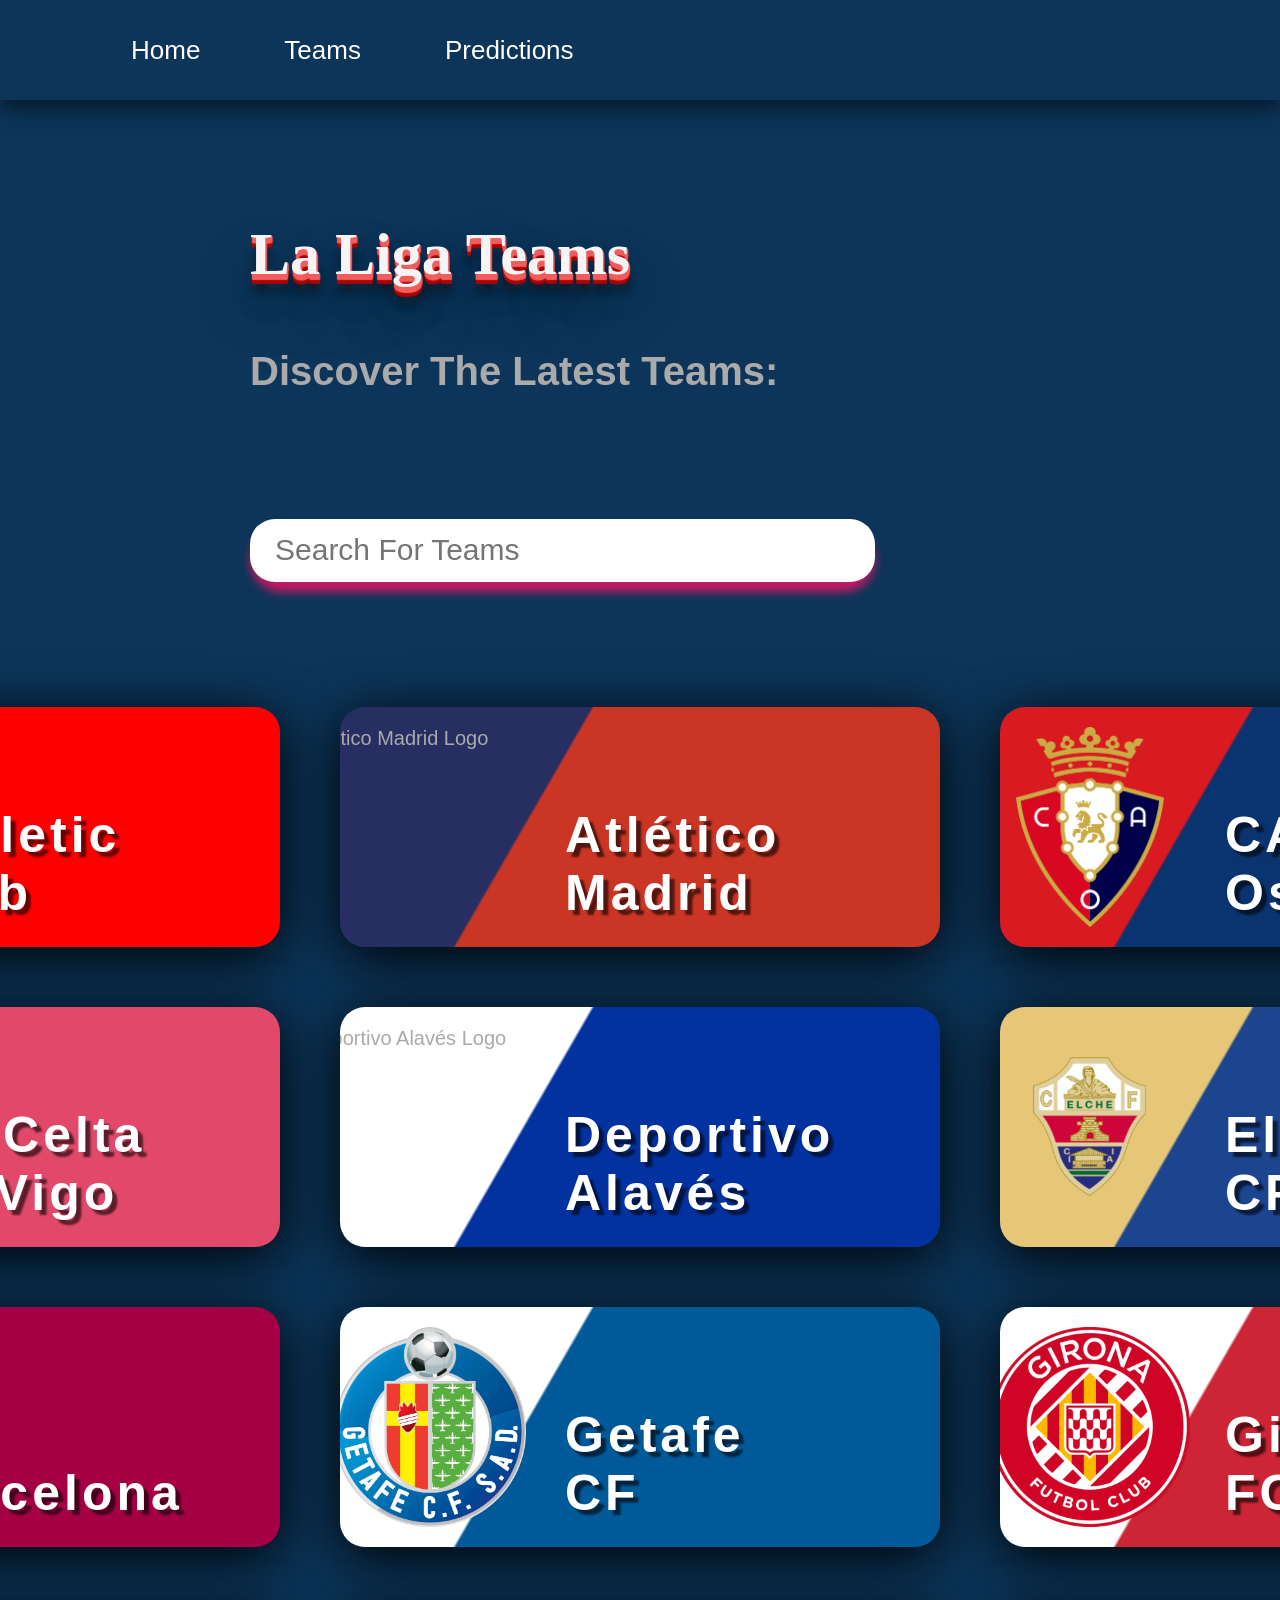
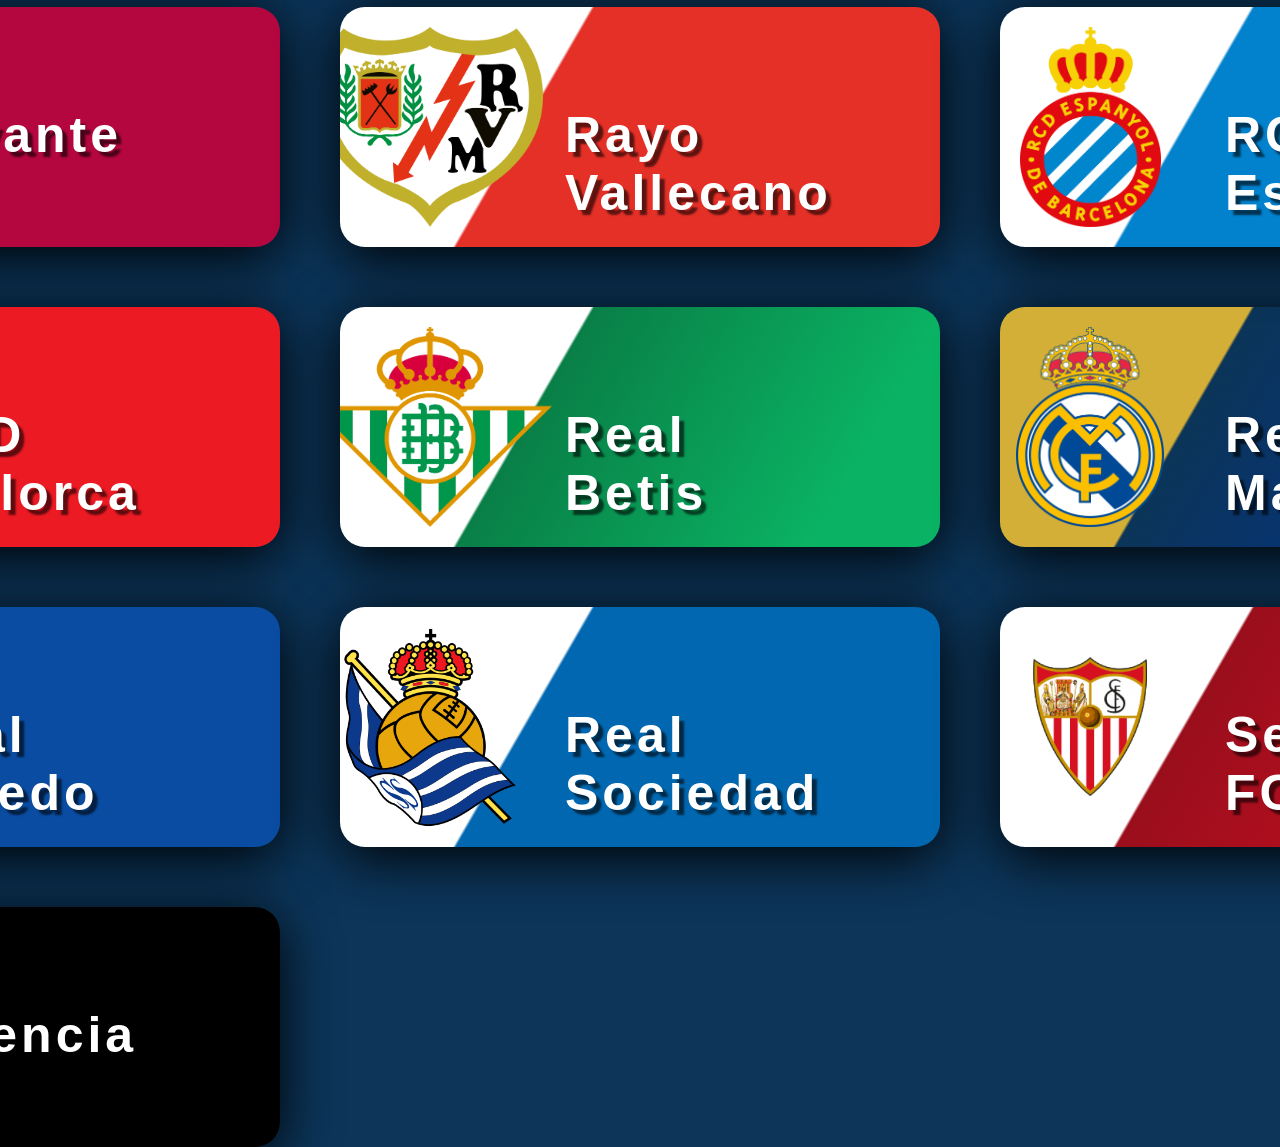
==== commit fbf86e8c: "Add search bar filtering and box animation" ====
--- a/teams.html
+++ b/teams.html
@@ -15,35 +15,28 @@
     <div class="teams-page">
       <nav class="teams-navbar">
         <div class="navbar-container">
-            <a href="home.html" class="navbar-logo">
-                <img src="logo.png" alt="La Liga Logo"/>
-            </a>
-            <button class="navbar-toggle">
-                <span class="bar"></span>
-                <span class="bar"></span>
-                <span class="bar"></span>
-            </button>
             <ul class="navbar-menu">
                 <li><a href="home.html">Home</a></li>
                 <li><a href="#">Teams</a></li>
-                <li><a href="#">Nations</a></li>
-                <li><a href="#">Position</a></li>
+                <li><a href="#">Predictions</a></li>
             </ul>
         </div>
     </nav>
 
     <!-- SEARCH FOR TEAMS -->
-    <div class="wrapper">
-        <section class="teams" id="teams-section">
-            <h1>La Liga Teams</h1>
-            <p>Discover the latest teams:</p>
-            <div class="search-wrapper">
-                <div class="search-box">
-                    <input type="text" id="search" placeholder="Search Teams">
-                </div>
-            </div>
-        </section>
-    </div>
+    <section class="teams">
+        <h1>La Liga Teams</h1>
+        <p>Discover the latest teams:</p>
+    
+        <div class="search-wrapper">
+            <div class="search-box">
+                <input
+                  type="text" 
+                  id="teamSearch" 
+                  placeholder="Search For Teams"/>
+            </div>
+        </div>
+    </section>
 
     <!-- TEAMS GRID -->
     <section class="teams" id="teams">
@@ -278,6 +271,8 @@
     </section>
 </div>
 
+
+
     <script src="script.js"></script>
 </body>
 
--- a/styles.css
+++ b/styles.css
@@ -498,22 +498,6 @@
     border: 2px solid #fff;
 }
 
-/* Menu for smaller screens */
-.navbar-toggle {
-    background: none;
-    padding: 10px;
-    border: none;
-    cursor: pointer;
-}
-
-.bar {
-    display: block;
-    width: 2.2rem;
-    height: 0.2rem;
-    margin: 0.3rem auto;
-    background: #fff;
-    transition: all 0.3s ease-in-out;
-}
 
 /* Responsive Navbar for mobile view */
 @media (max-width: 55rem) {
@@ -534,57 +518,35 @@
         box-shadow: 0 10px 10px rgba(0,0,0,0.5);
         backdrop-filter: blur(10px);
     }
-
-    .navbar-toggle {
-        display: block;
-        z-index: 999;
-    }
 }
 
 /* ---------- HEADER ---------- */
-.teams-header {
-    position: fixed;
-    top: 0;
-    left: -250px;
-    height: 2600px;
-    padding: 1rem 5%;
-    margin-top: -240px;
-    z-index: 1;
-    overflow-x: hidden;
-    background: #0D0D0D;
-    display: flex;
-    flex-direction: column;
-    justify-content: flex-start;
-}
-
 .teams h1 {
     font-size: 3rem;
-    margin-bottom: 2rem;
+    margin-bottom: 3rem;
+    margin-left: 12.5rem;
+    align-items: center;
+    justify-content: center;
     font-family: verdana;
     font-weight: 700;
     color: #f5f5f5;
-    text-shadow: 1px 1px 1px #919191,
-        1px 2px 1px #919191,
-        1px 3px 1px #919191,
-        1px 4px 1px #919191,
-        1px 5px 1px #919191,
-        1px 6px 1px #919191,
-        1px 7px 1px #919191,
-        1px 8px 1px #919191,
-        1px 9px 1px #919191,
-        1px 10px 1px #919191,
+
+    /* Creates a 3D Text Shadow */
+    text-shadow: 1px 1px 1px #f35d5d,
+        1px 2px 1px #f35d5d,
+        1px 3px 1px #f35d5d,
+        1px 4px 1px #f35d5d,
+        1px 5px 1px #f35d5d,
+        1px 6px 1px #f35d5d,
+        1px 7px 1px #a80606,
+        1px 8px 1px #a80606,
+        1px 9px 1px #a80606,
+        1px 10px 1px #a80606,
 
         1px 18px 6px rgba(16, 16, 16, 0.4),
         1px 18px 10px rgba(16, 16, 16, 0.2),
         1px 22px 35px rgba(16, 16, 16, 0.2),
         1px 30px 60px rgba(16, 16, 16, 0.4);
-}
-
-/* ---------- TEAMS INTRO ---------- */
-.teams-section {
-    padding: 5rem 10%;
-    text-align: center;
-    margin: 5rem 0 1rem 0;
 }
 
 .teams p {
@@ -596,14 +558,6 @@
     justify-content: center;
 }
 
-.real-madrid-card .team-card-rma {
-    display: flex;
-    align-items: center;
-    width: 18.75rem;
-    height: 12.5rem;
-    background: linear-gradient(135deg, blue, pink);
-}
-
 /* ---------- SEARCH BAR ---------- */
 .search-wrapper .search-box {
     position: relative;
@@ -629,10 +583,6 @@
 
 input {
     font-size: 1rem;
-}
-
-.hide {
-    display: none;
 }
 
 
@@ -711,7 +661,6 @@
 }
 
 .osasuna {
-    /*background: linear-gradient(135deg,#D91A21, #0A346F);*/
     background: linear-gradient(120deg, #D91A21 34.03%, #0A346F 34.45%);
 }
 
@@ -728,7 +677,6 @@
 }
 
 .barcelona {
-    /*background: linear-gradient(135deg, #004D98, #A50044);*/
     background: linear-gradient(120deg, #004D98 34.03%, #A50044 34.45%);
 }
 
@@ -786,8 +734,25 @@
 }
 
 
-
-/* Real Madrid Page */
+/* CARD ANIMATION */
+@keyframes fadeIn {
+    0% {
+        opacity: 0;
+        transform: translateX(-100px);
+    }
+    100% {
+        opacity: 1;
+        transform: translateX(0px);
+    }
+}
+
+.box {
+    opacity: 0;
+}
+
+
+
+/* ---------- REAL MADRID PAGE ---------- */
 .Real-Madrid-Header {
     background-color: white;
     display: flex;
@@ -897,6 +862,13 @@
     pointer-events: none;
 }
 
+.real-madrid-card .team-card-rma {
+    display: flex;
+    align-items: center;
+    width: 18.75rem;
+    height: 12.5rem;
+    background: linear-gradient(135deg, blue, pink);
+}
 
 .player-card img {
     position: relative;
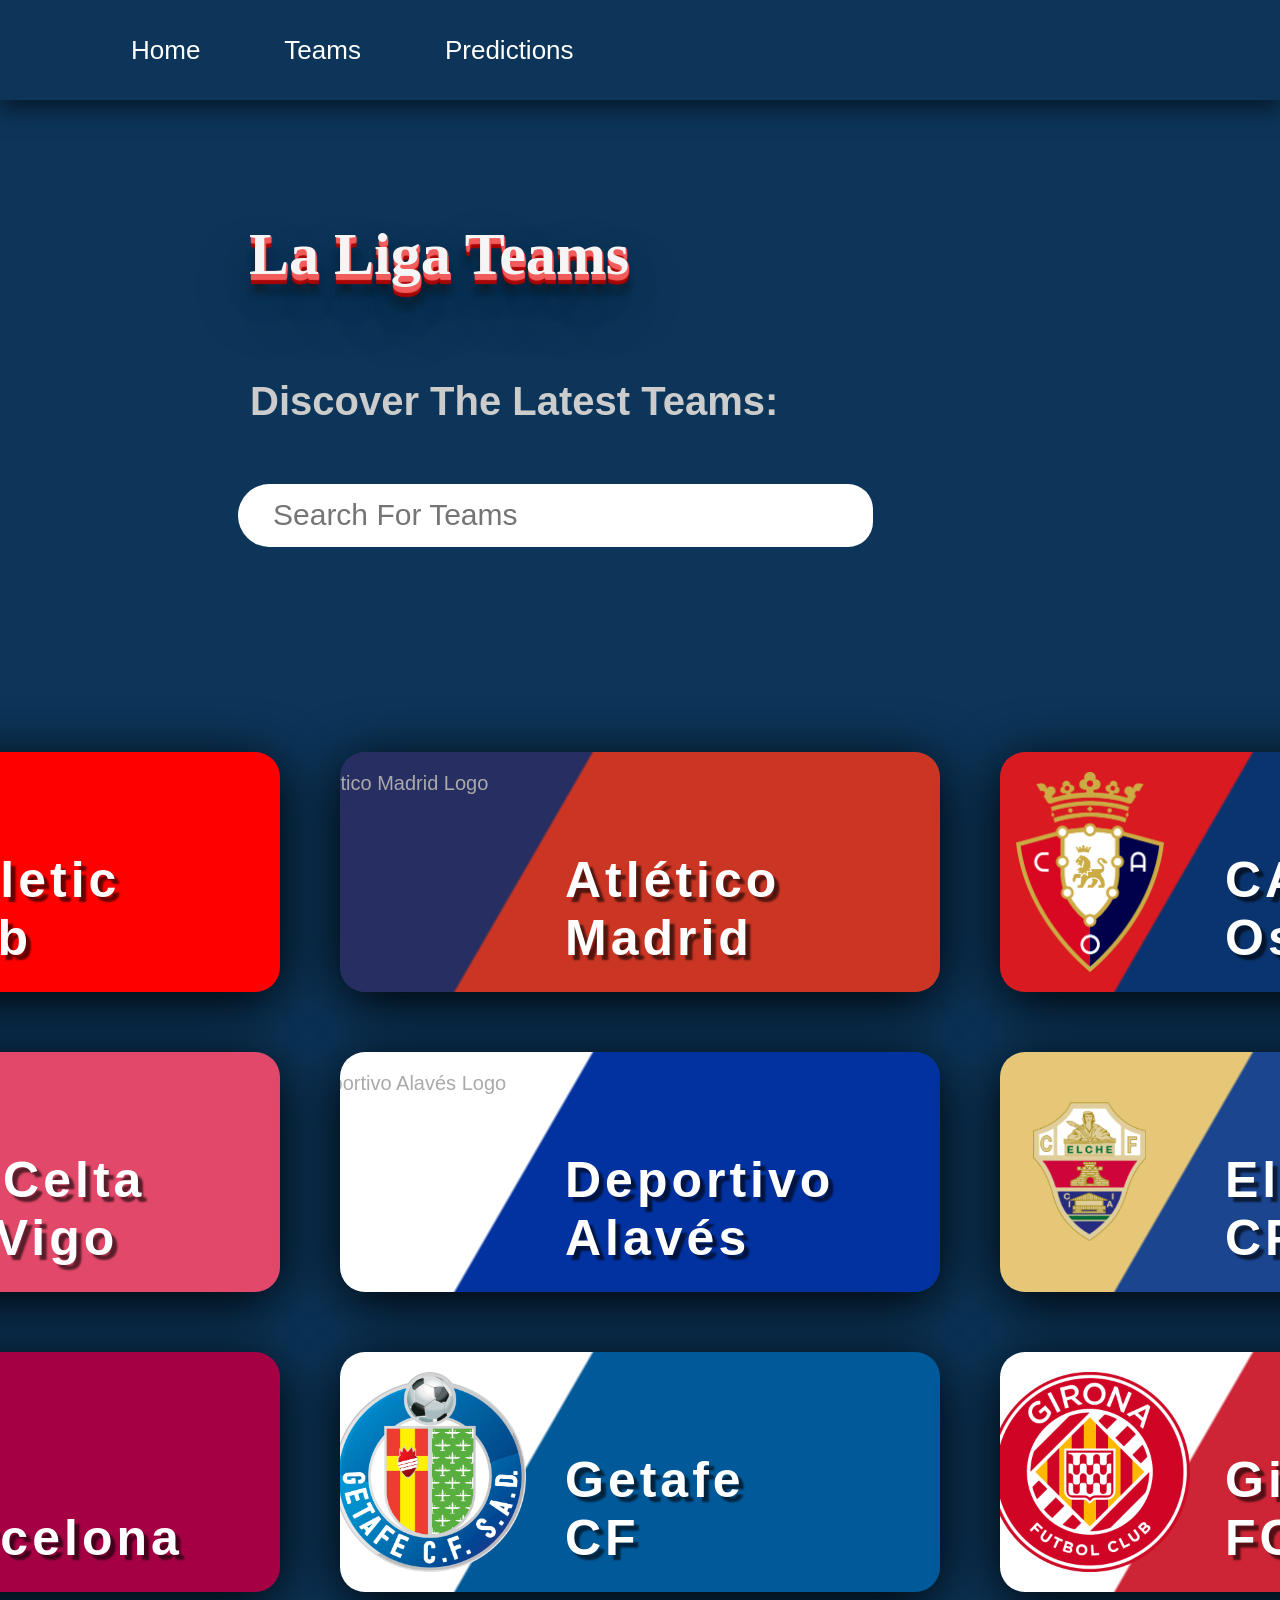
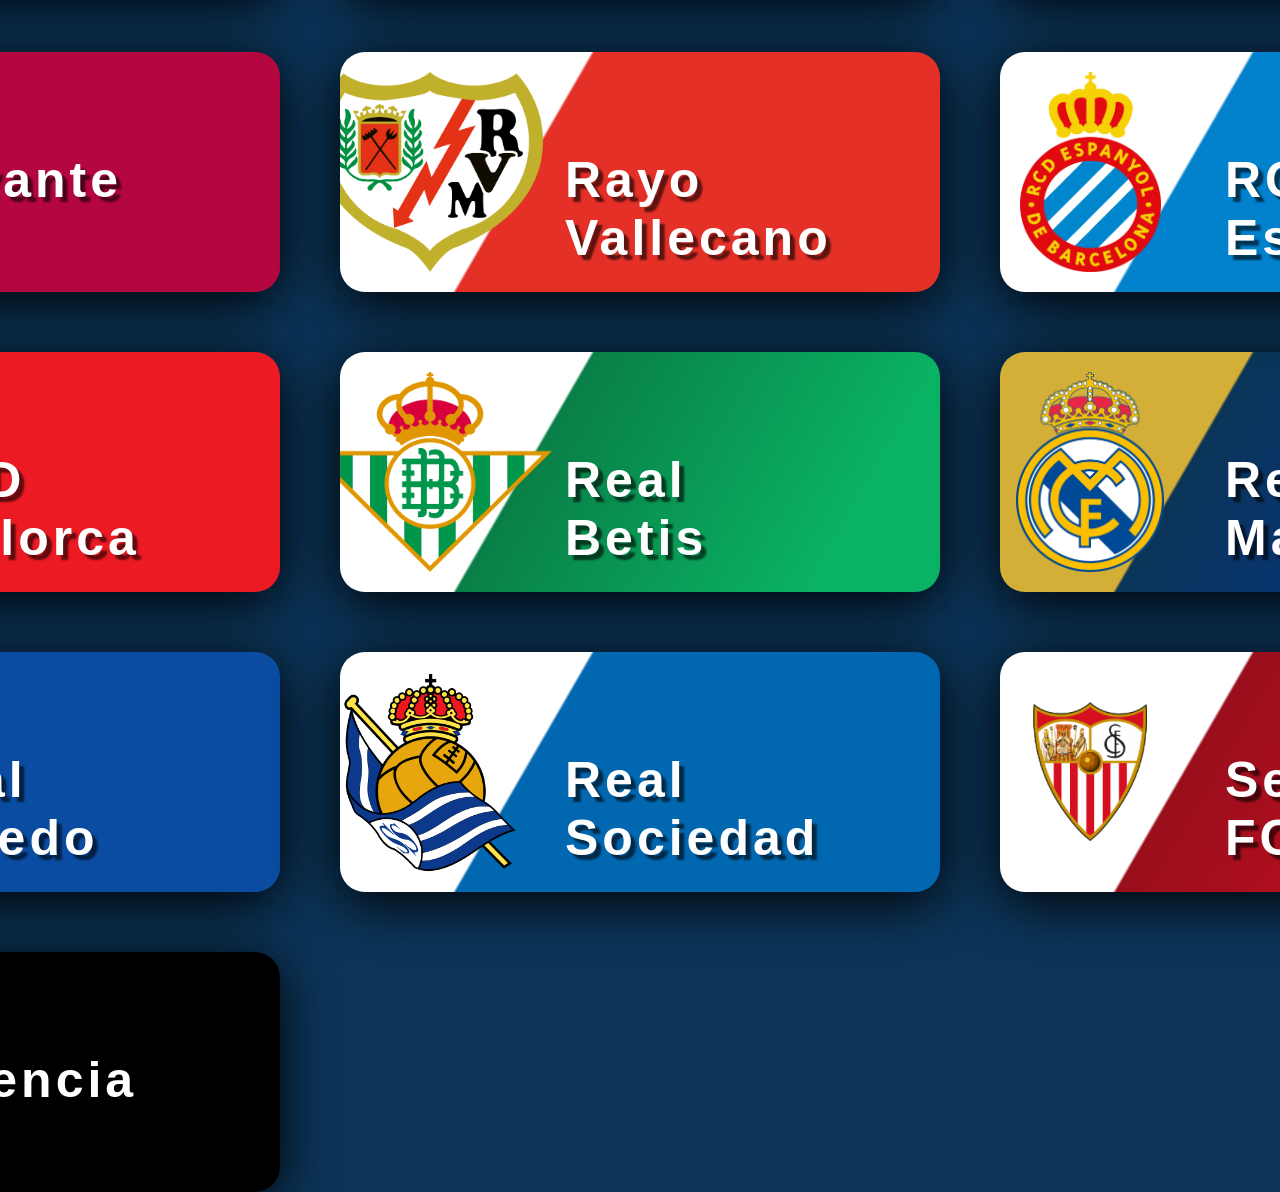
==== commit 2ee6ec3d: "Finalized teams page" ====
--- a/teams.html
+++ b/teams.html
@@ -30,6 +30,7 @@
     
         <div class="search-wrapper">
             <div class="search-box">
+                <ion-icon name="search"></ion-icon>
                 <input
                   type="text" 
                   id="teamSearch" 
@@ -271,8 +272,6 @@
     </section>
 </div>
 
-
-
     <script src="script.js"></script>
 </body>
 
--- a/styles.css
+++ b/styles.css
@@ -524,10 +524,10 @@
 .teams h1 {
     font-size: 3rem;
     margin-bottom: 3rem;
-    margin-left: 12.5rem;
+    margin-left: 12.45rem;
     align-items: center;
     justify-content: center;
-    font-family: verdana;
+    font-family: "verdana", serif;
     font-weight: 700;
     color: #f5f5f5;
 
@@ -550,12 +550,11 @@
 }
 
 .teams p {
+    font-family: "Gill Sans", sans-serif;
     font-size: 2rem;
-    font-weight: 600;
-    margin-bottom: 3rem;
-    margin-left: 12.5rem;
-    align-items: center;
-    justify-content: center;
+    font-weight: 700;
+    margin: 4.5rem 0 3rem 12.5rem;
+    color: #ccc;
 }
 
 /* ---------- SEARCH BAR ---------- */
@@ -564,9 +563,8 @@
     height: 3.13rem;
     width: 31.25rem;
     background: white;
-    margin: 6.25rem 0 6.25rem 12.5rem;
+    margin: 2.25rem 0 10.25rem 11.9rem;
     border-radius: 3.13rem;
-    box-shadow: 0 10px 10px rgb(198, 25, 97);
 }
 
 .search-box input {
@@ -581,9 +579,12 @@
     font-size: 1.5rem;
 }
 
-input {
-    font-size: 1rem;
-}
+.search-box ion-icon {
+    font-size: 40px;
+    color: #777;
+    margin: 10px 4px 0 6px
+}
+
 
 
 /* ---------- TEAMS GRID ---------- */
